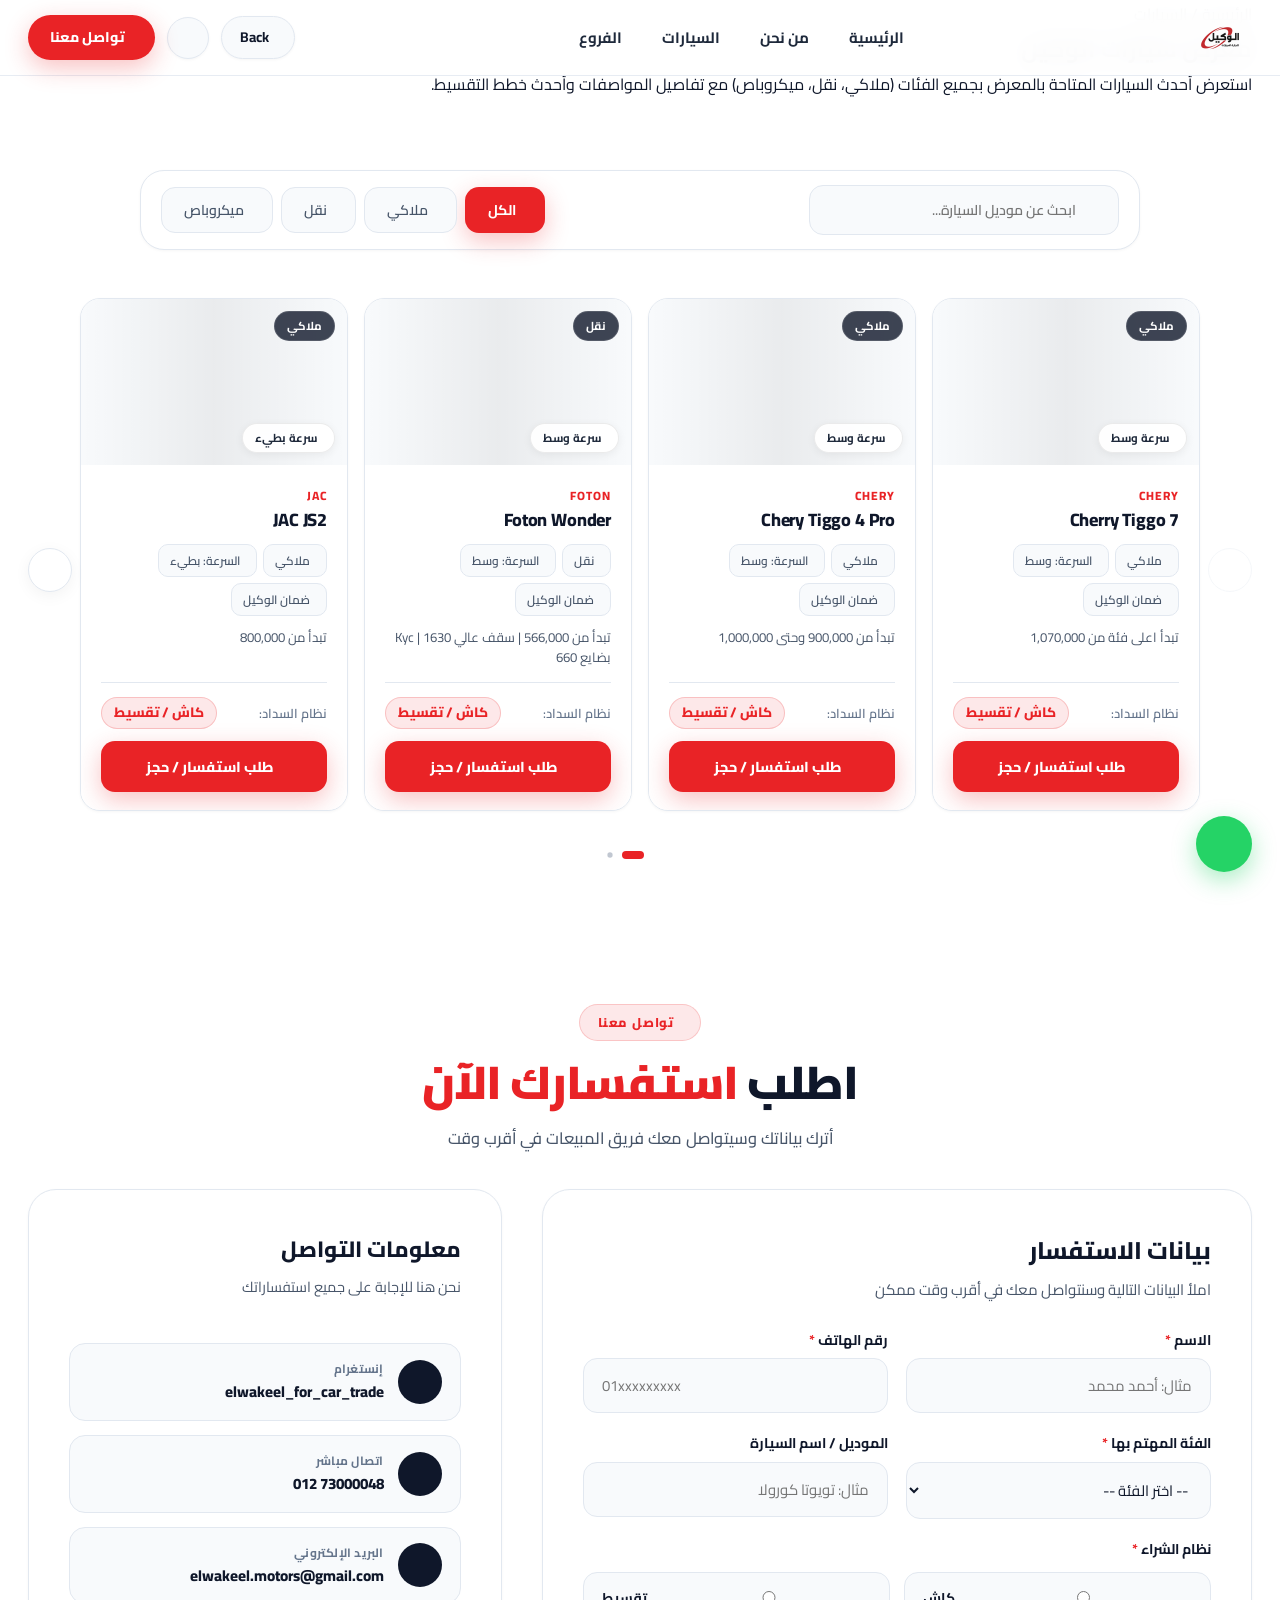
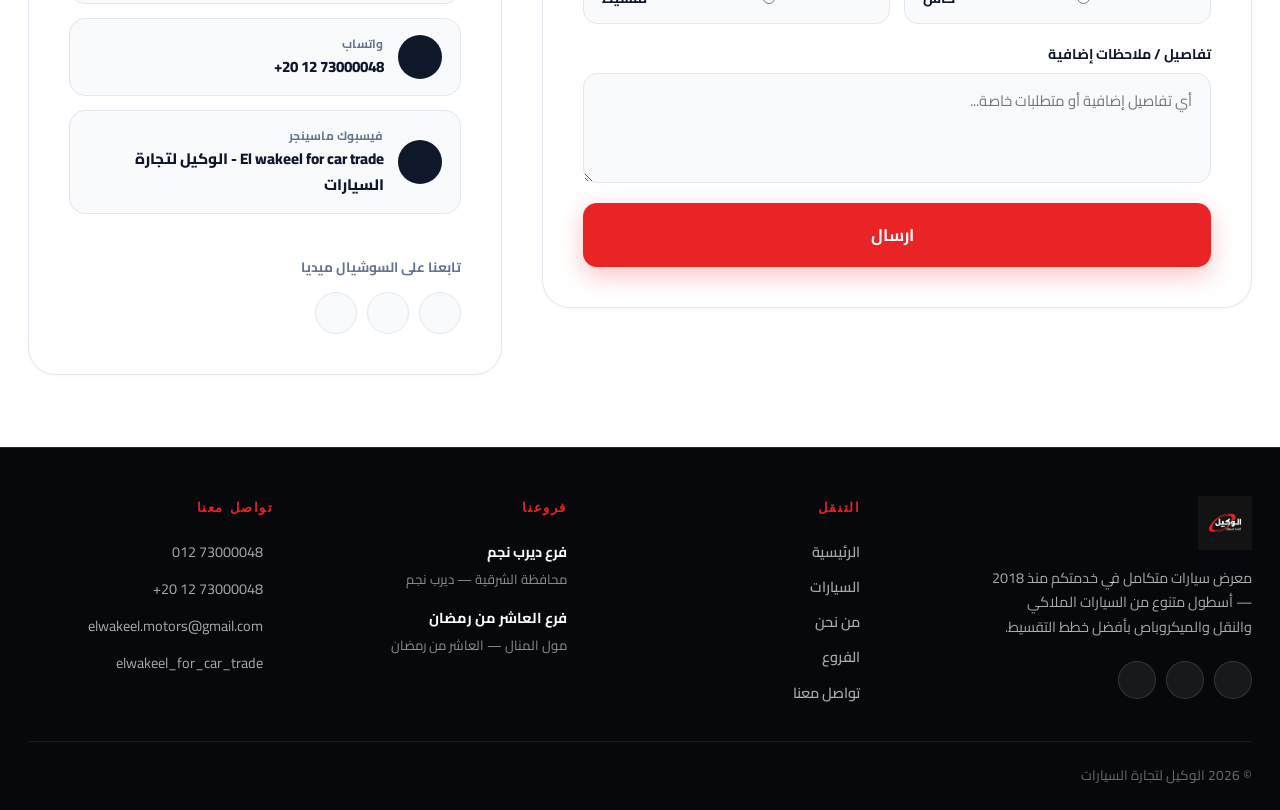
==== cars.html @ f0c4f310 "cars.page" ====
<!DOCTYPE html>
<html lang="ar" dir="rtl">

<head>
  <meta charset="UTF-8" />
  <meta name="viewport" content="width=device-width, initial-scale=1.0" />

  <!-- SEO -->
  <title>معرض السيارات — الوكيل لتجارة السيارات</title>
  <meta name="description"
    content="تصفح جميع السيارات المتاحة في معرض الوكيل لتجارة السيارات — سيارات ملاكي، نقل، وميكروباص بأفضل أنظمة التقسيط والكاش." />
  <meta name="keywords"
    content="معرض سيارات, سيارات للبيع, ملاكي, نقل, ميكروباص, تقسيط سيارات, الوكيل لتجارة السيارات" />
  <meta name="author" content="الوكيل لتجارة السيارات" />

  <!-- Open Graph -->
  <meta property="og:title" content="معرض السيارات — الوكيل لتجارة السيارات" />
  <meta property="og:description" content="تصفح معرض السيارات الكامل واعرف التفاصيل والمواصفات" />
  <meta property="og:image" content="images/Hero-Section.jpg" />
  <meta property="og:type" content="website" />

  <!-- Favicon (logo) -->
  <link rel="icon" href="images/logo/logo.png" type="image/png" sizes="32x32 48x48 96x96 192x192" />
  <link rel="apple-touch-icon" href="images/logo/logo.png" />

  <!-- Google Fonts -->
  <link rel="preconnect" href="https://fonts.googleapis.com" />
  <link rel="preconnect" href="https://fonts.gstatic.com" crossorigin />
  <link
    href="https://fonts.googleapis.com/css2?family=Cairo:wght@300;400;500;600;700;800;900&family=Montserrat:wght@400;500;600;700;800;900&family=IBM+Plex+Sans+Arabic:wght@300;400;500;600;700&display=swap"
    rel="stylesheet" />

  <!-- Icons (Phosphor) -->
  <script src="https://unpkg.com/@phosphor-icons/web@2.1.1/src/index.js"></script>

  <!-- Swiper Slider CSS -->
  <link rel="stylesheet" href="https://cdn.jsdelivr.net/npm/swiper@11/swiper-bundle.min.css" />

  <!-- Tailwind CSS -->
  <script src="https://cdn.tailwindcss.com"></script>

  <!-- Stylesheet -->
  <link rel="stylesheet" href="style.css" />
</head>

<body class="catalog-page">

  <!-- Progress Bar -->
  <div id="progress-bar"></div>

  <!-- ============================
     NAVBAR
     ============================ -->
  <nav id="navbar">
    <div class="container nav-inner">

      <!-- Logo -->
      <a href="index.html" class="nav-logo" aria-label="الوكيل لتجارة السيارات">
        <img src="images/logo/logo-without-background.png" alt="الوكيل لتجارة السيارات" class="logo-light" />
        <img src="images/logo/logo.png" alt="الوكيل لتجارة السيارات" class="logo-dark" />
      </a>

      <!-- Nav Links -->
      <ul class="nav-links" role="navigation" aria-label="القائمة الرئيسية">
        <li><a href="index.html#hero" class="nav-link" id="nav-home-link">الرئيسية</a></li>
        <li><a href="index.html#about" class="nav-link">من نحن</a></li>
        <li><a href="cars.html" class="nav-link active">السيارات</a></li>
        <li><a href="index.html#locations" class="nav-link">الفروع</a></li>
      </ul>

      <!-- Actions -->
      <div class="nav-actions">

        <!-- Back Button to Home Page -->
        <a href="index.html" class="nav-back-btn" aria-label="الرجوع للرئيسية">
          <i class="ph-bold ph-arrow-right"></i>
          <span>Back</span>
        </a>

        <!-- Theme Toggle (Light / Dark) -->
        <button class="theme-toggle-btn" id="theme-toggle-btn" aria-label="تبديل الوضع الليلي / النهاري"
          title="تغيير المظهر">
          <i class="ph-bold ph-moon-stars" id="theme-toggle-icon"></i>
        </button>

        <!-- Get in Touch CTA -->
        <a href="#contact" class="nav-wa btn" id="nav-wa-btn" aria-label="الانتقال لنموذج التواصل">
          <i class="ph-fill ph-phone-call"></i>
          <span class="wa-text">تواصل معنا</span>
        </a>

        <!-- Mobile Hamburger -->
        <button class="hamburger" id="hamburger" aria-label="فتح القائمة" aria-expanded="false">
          <span></span><span></span><span></span>
        </button>
      </div>

    </div>
  </nav>

  <!-- Mobile Menu -->
  <div class="mobile-menu" id="mobile-menu" role="navigation" aria-label="القائمة المتنقلة">
    <a href="index.html#hero" onclick="closeMobile()">الرئيسية</a>
    <a href="index.html#about" onclick="closeMobile()">من نحن</a>
    <a href="cars.html" onclick="closeMobile()">السيارات</a>
    <a href="index.html#locations" onclick="closeMobile()">الفروع</a>
    <a href="#contact" onclick="closeMobile()">تواصل معنا</a>
  </div>

  <!-- ============================
     CATALOG PAGE HERO BANNER
     ============================ -->
  <section class="catalog-hero-banner bg-gradient-to-b from-gray-900 via-gray-900 to-black text-white pt-32 pb-16 relative overflow-hidden">
    <div class="absolute inset-0 bg-red-600/10 pointer-events-none"></div>
    <div class="container relative z-10 text-center">

      <!-- Breadcrumbs -->
      <div class="flex items-center justify-center gap-2 text-sm text-gray-400 mb-4">
        <a href="index.html" class="hover:text-red-500 transition">الرئيسية</a>
        <span>/</span>
        <span class="text-white font-medium">السيارات</span>
      </div>

      <h1 class="text-3xl md:text-5xl font-extrabold mb-4 font-cairo">
        معرض سيارات <span class="text-red-600">الوكيل</span>
      </h1>
      <p class="text-gray-300 max-w-2xl mx-auto text-sm md:text-base leading-relaxed font-cairo">
        استعرض أحدث السيارات المتاحة بالمعرض بجميع الفئات (ملاكي، نقل، ميكروباص) مع تفاصيل المواصفات وأحدث خطط التقسيط.
      </p>

    </div>
  </section>


  <!-- ============================
     CATALOG VEHICLE LISTINGS SECTION
     ============================ -->
  <section id="fleet" class="section-pad py-12" aria-labelledby="fleet-heading">
    <div class="container">

      <!-- Filter Bar (Search Box + Category Tabs) -->
      <div class="fleet-filter-bar animate-on-scroll mb-10">
        <!-- Search Input with inline search icon -->
        <div class="fleet-search-box">
          <i class="ph-bold ph-magnifying-glass search-icon"></i>
          <input type="text" id="fleet-search-input" placeholder="ابحث عن موديل السيارة..."
            oninput="filterFleetCars()" />
        </div>

        <!-- Category Pills -->
        <div class="fleet-tabs" role="tablist" aria-label="فئات السيارات" id="fleet-category-pills">
          <button class="fleet-tab active" id="tab-all" role="tab" aria-selected="true" onclick="switchTab('all')">
            <i class="ph-bold ph-squares-four"></i>
            <span>الكل</span>
          </button>
          <button class="fleet-tab" id="tab-malaki" role="tab" aria-selected="false" aria-controls="panel-malaki"
            onclick="switchTab('malaki')">
            <i class="ph-bold ph-car"></i>
            <span>ملاكي</span>
          </button>
          <button class="fleet-tab" id="tab-naql" role="tab" aria-selected="false" aria-controls="panel-naql"
            onclick="switchTab('naql')">
            <i class="ph-bold ph-truck"></i>
            <span>نقل</span>
          </button>
          <button class="fleet-tab" id="tab-micro" role="tab" aria-selected="false" aria-controls="panel-micro"
            onclick="switchTab('micro')">
            <i class="ph-bold ph-bus"></i>
            <span>ميكروباص</span>
          </button>
        </div>
      </div>

      <!-- Main Vehicle Panels / Grid Display Wrapper -->
      <div class="fleet-slider-container">

        <!-- Panel: الكل -->
        <div id="panel-all" class="car-panel active" role="tabpanel" aria-labelledby="tab-all">
          <div class="fleet-slider-outer">
            <button class="fleet-slider-arrow fleet-prev-btn" aria-label="السابق">
              <i class="ph-bold ph-caret-right"></i>
            </button>

            <div class="swiper fleet-swiper fleet-swiper-all">
              <div class="swiper-wrapper">
                <!-- Dynamically loaded from Cars API -->
              </div>
              <div class="swiper-pagination fleet-swiper-pagination"></div>
            </div>

            <button class="fleet-slider-arrow fleet-next-btn" aria-label="التالي">
              <i class="ph-bold ph-caret-left"></i>
            </button>
          </div>
        </div>

        <!-- Panel: ملاكي -->
        <div id="panel-malaki" class="car-panel" role="tabpanel" aria-labelledby="tab-malaki">
          <div class="fleet-slider-outer">
            <button class="fleet-slider-arrow fleet-prev-btn" aria-label="السابق">
              <i class="ph-bold ph-caret-right"></i>
            </button>

            <div class="swiper fleet-swiper fleet-swiper-malaki">
              <div class="swiper-wrapper">
                <!-- Dynamically loaded from Cars API -->
              </div>
              <div class="swiper-pagination fleet-swiper-pagination"></div>
            </div>

            <button class="fleet-slider-arrow fleet-next-btn" aria-label="التالي">
              <i class="ph-bold ph-caret-left"></i>
            </button>
          </div>
        </div>

        <!-- Panel: نقل -->
        <div id="panel-naql" class="car-panel" role="tabpanel" aria-labelledby="tab-naql">
          <div class="fleet-slider-outer">
            <button class="fleet-slider-arrow fleet-prev-btn" aria-label="السابق">
              <i class="ph-bold ph-caret-right"></i>
            </button>

            <div class="swiper fleet-swiper fleet-swiper-naql">
              <div class="swiper-wrapper">
                <!-- Dynamically loaded from Cars API -->
              </div>
              <div class="swiper-pagination fleet-swiper-pagination"></div>
            </div>

            <button class="fleet-slider-arrow fleet-next-btn" aria-label="التالي">
              <i class="ph-bold ph-caret-left"></i>
            </button>
          </div>
        </div>

        <!-- Panel: ميكروباص -->
        <div id="panel-micro" class="car-panel" role="tabpanel" aria-labelledby="tab-micro">
          <div class="fleet-slider-outer">
            <button class="fleet-slider-arrow fleet-prev-btn" aria-label="السابق">
              <i class="ph-bold ph-caret-right"></i>
            </button>

            <div class="swiper fleet-swiper fleet-swiper-micro">
              <div class="swiper-wrapper">
                <!-- Dynamically loaded from Cars API -->
              </div>
              <div class="swiper-pagination fleet-swiper-pagination"></div>
            </div>

            <button class="fleet-slider-arrow fleet-next-btn" aria-label="التالي">
              <i class="ph-bold ph-caret-left"></i>
            </button>
          </div>
        </div>

      </div>

    </div>
  </section>


  <!-- ============================
     CONTACT / LEAD FORM SECTION
     ============================ -->
  <section id="contact" class="section-pad" aria-labelledby="contact-heading">
    <div class="container">
      <div class="section-header">
        <div class="label">
          <i class="ph-fill ph-phone-call"></i>
          <span>تواصل معنا</span>
        </div>
        <h2 class="section-title" id="contact-heading">
          <span>اطلب</span>
          <span class="highlight"> استفسارك الآن</span>
        </h2>
        <p class="section-subtitle">
          أترك بياناتك وسيتواصل معك فريق المبيعات في أقرب وقت
        </p>
      </div>

      <div class="contact-grid">

        <!-- Lead Form -->
        <div class="lead-form-wrap animate-on-scroll">
          <h3 class="form-title">بيانات الاستفسار</h3>
          <p class="form-subtitle">
            املأ البيانات التالية وسنتواصل معك في أقرب وقت ممكن
          </p>

          <form id="lead-form" novalidate>
            <div class="form-grid">

              <!-- Name -->
              <div class="form-group">
                <label for="f-name">
                  <span>الاسم</span>
                  <span class="req">*</span>
                </label>
                <input type="text" id="f-name" name="name" required placeholder="مثال: أحمد محمد" />
              </div>

              <!-- Phone -->
              <div class="form-group">
                <label for="f-phone">
                  <span>رقم الهاتف</span>
                  <span class="req">*</span>
                </label>
                <input type="tel" id="f-phone" name="phone" required placeholder="01xxxxxxxxx" dir="ltr" />
              </div>

              <!-- Category -->
              <div class="form-group">
                <label for="f-category">
                  <span>الفئة المهتم بها</span>
                  <span class="req">*</span>
                </label>
                <select id="f-category" name="category" required>
                  <option value="">-- اختر الفئة --</option>
                  <option value="ملاكي">سيارة ملاكي</option>
                  <option value="نقل">سيارة نقل</option>
                  <option value="ميكروباص">ميكروباص</option>
                  <option value="غير محدد">لم أحدد بعد</option>
                </select>
              </div>

              <!-- Model -->
              <div class="form-group">
                <label for="f-model">
                  <span>الموديل / اسم السيارة</span>
                </label>
                <input type="text" id="f-model" name="model" placeholder="مثال: تويوتا كورولا" />
              </div>

              <!-- Payment Type (Cash / Installment) -->
              <div class="form-group full">
                <label>
                  <span>نظام الشراء</span>
                  <span class="req">*</span>
                </label>
                <div class="payment-options">
                  <label class="payment-option" id="opt-cash">
                    <input type="radio" name="payment" value="كاش" required />
                    <i class="ph-fill ph-money"></i>
                    <span>كاش</span>
                  </label>
                  <label class="payment-option" id="opt-install">
                    <input type="radio" name="payment" value="تقسيط" />
                    <i class="ph-fill ph-calendar-dots"></i>
                    <span>تقسيط</span>
                  </label>
                </div>
              </div>

              <!-- Details / Notes -->
              <div class="form-group full">
                <label for="f-details">
                  <span>تفاصيل / ملاحظات إضافية</span>
                </label>
                <textarea id="f-details" name="details" placeholder="أي تفاصيل إضافية أو متطلبات خاصة..."></textarea>
              </div>

            </div>

            <!-- Submit -->
            <button type="submit" class="btn btn-primary form-submit" id="form-submit-btn">
              <i class="ph-fill ph-paper-plane-tilt"></i>
              <span>ارسال</span>
            </button>
          </form>

          <!-- Success -->
          <div class="form-success" id="form-success" aria-live="polite">
            <div class="success-icon"><i class="ph-fill ph-check-circle" style="font-size:2.5rem; color:#10b981;"></i>
            </div>
            <h3>تم الإرسال بنجاح!</h3>
            <p>
              سيتواصل معك فريق المبيعات قريباً. شكراً لثقتك في الوكيل!
            </p>
          </div>

        </div>

        <!-- Contact Info -->
        <div class="contact-info-wrap animate-on-scroll">
          <div>
            <h3 class="contact-info-title">معلومات التواصل</h3>
            <p style="color:var(--text-secondary); font-size:0.9rem; margin-bottom:24px;">
              نحن هنا للإجابة على جميع استفساراتك
            </p>
          </div>

          <div class="contact-items">

            <!-- Instagram -->
            <a href="https://instagram.com/elwakeel_for_car_trade" target="_blank" rel="noopener" class="contact-item"
              id="contact-insta">
              <div class="contact-item-icon brand"><i class="ph-fill ph-instagram-logo"></i></div>
              <div class="contact-item-info">
                <div class="label">إنستغرام</div>
                <div class="value" dir="ltr">elwakeel_for_car_trade</div>
              </div>
            </a>

            <!-- Phone -->
            <a href="tel:01273000048" class="contact-item" id="contact-phone1">
              <div class="contact-item-icon brand"><i class="ph-fill ph-phone-call"></i></div>
              <div class="contact-item-info">
                <div class="label">اتصال مباشر</div>
                <div class="value" dir="ltr">012 73000048</div>
              </div>
            </a>

            <!-- Email -->
            <a href="https://mail.google.com/mail/?view=cm&fs=1&to=elwakeel.motors@gmail.com" target="_blank"
              rel="noopener" class="contact-item" id="contact-email" title="أرسل بريد إلكتروني">
              <div class="contact-item-icon brand"><i class="ph-fill ph-envelope-simple"></i></div>
              <div class="contact-item-info">
                <div class="label">البريد الإلكتروني</div>
                <div class="value" dir="ltr">elwakeel.motors@gmail.com</div>
              </div>
            </a>

            <!-- WhatsApp -->
            <a href="https://wa.me/201273000048" target="_blank" rel="noopener" class="contact-item" id="contact-wa">
              <div class="contact-item-icon brand"><i class="ph-fill ph-whatsapp-logo"></i></div>
              <div class="contact-item-info">
                <div class="label">واتساب</div>
                <div class="value" dir="ltr">+20 12 73000048</div>
              </div>
            </a>

            <!-- Messenger -->
            <a href="https://m.me/ElwakeelForCarTrade" target="_blank" rel="noopener" class="contact-item"
              id="contact-messenger">
              <div class="contact-item-icon brand"><i class="ph-fill ph-messenger-logo"></i></div>
              <div class="contact-item-info">
                <div class="label">فيسبوك ماسينجر</div>
                <div class="value">El wakeel for car trade - الوكيل لتجارة السيارات</div>
              </div>
            </a>

          </div>

          <!-- Social Quick Links -->
          <div style="margin-top:20px;">
            <p class="social-links-title" style="font-size:0.85rem; font-weight:700; color:var(--text-muted);">
              تابعنا على السوشيال ميديا
            </p>
            <div class="social-links">
              <a href="https://www.instagram.com/elwakeel_for_car_trade" target="_blank" rel="noopener"
                class="social-link" aria-label="Instagram">
                <i class="ph-fill ph-instagram-logo"></i>
              </a>
              <a href="https://m.me/ElwakeelForCarTrade" target="_blank" rel="noopener" class="social-link"
                aria-label="Messenger">
                <i class="ph-fill ph-messenger-logo"></i>
              </a>
              <a href="https://wa.me/201273000048" target="_blank" rel="noopener" class="social-link"
                aria-label="WhatsApp">
                <i class="ph-fill ph-whatsapp-logo"></i>
              </a>
            </div>
          </div>

        </div>
      </div>
    </div>
  </section>

  <!-- ============================
     FOOTER
     ============================ -->
  <footer role="contentinfo">
    <div class="container">

      <!-- Multi-Column Footer Grid -->
      <div class="footer-grid">

        <!-- Brand Column -->
        <div class="footer-brand">
          <div class="footer-logo-wrap">
            <a href="index.html#hero" aria-label="الوكيل لتجارة السيارات">
              <img src="images/logo/logo.png" alt="الوكيل لتجارة السيارات" />
            </a>
          </div>
          <p class="footer-tagline">
            معرض سيارات متكامل في خدمتكم منذ 2018 — أسطول متنوع من السيارات الملاكي والنقل والميكروباص بأفضل خطط
            التقسيط.
          </p>
          <div class="footer-social">
            <a href="https://www.instagram.com/elwakeel_for_car_trade" target="_blank" rel="noopener"
              class="footer-social-link" aria-label="Instagram">
              <i class="ph-fill ph-instagram-logo"></i>
            </a>
            <a href="https://m.me/ElwakeelForCarTrade" target="_blank" rel="noopener" class="footer-social-link"
              aria-label="Messenger">
              <i class="ph-fill ph-messenger-logo"></i>
            </a>
            <a href="https://wa.me/201273000048" target="_blank" rel="noopener" class="footer-social-link"
              aria-label="WhatsApp">
              <i class="ph-fill ph-whatsapp-logo"></i>
            </a>
          </div>
        </div>

        <!-- Navigation Column -->
        <div class="footer-col">
          <div class="footer-col-title">التنقل</div>
          <div class="footer-col-links">
            <a href="index.html#hero">الرئيسية</a>
            <a href="cars.html">السيارات</a>
            <a href="index.html#about">من نحن</a>
            <a href="index.html#locations">الفروع</a>
            <a href="#contact">تواصل معنا</a>
          </div>
        </div>

        <!-- Branches Column -->
        <div class="footer-col">
          <div class="footer-col-title">فروعنا</div>
          <div class="footer-branch-item">
            <strong>فرع ديرب نجم</strong>
            <span>محافظة الشرقية — ديرب نجم</span>
          </div>
          <div class="footer-branch-item">
            <strong>فرع العاشر من رمضان</strong>
            <span>مول المنال — العاشر من رمضان</span>
          </div>
        </div>

        <!-- Contact Column -->
        <div class="footer-col">
          <div class="footer-col-title">تواصل معنا</div>
          <a href="tel:01273000048" class="footer-contact-item">
            <i class="ph-fill ph-phone-call"></i>
            <span dir="ltr">012 73000048</span>
          </a>
          <a href="https://wa.me/201273000048" target="_blank" rel="noopener" class="footer-contact-item">
            <i class="ph-fill ph-whatsapp-logo"></i>
            <span dir="ltr">+20 12 73000048</span>
          </a>
          <a href="https://mail.google.com/mail/?view=cm&fs=1&to=elwakeel.motors@gmail.com" target="_blank"
            rel="noopener" class="footer-contact-item">
            <i class="ph-fill ph-envelope-simple"></i>
            <span>elwakeel.motors@gmail.com</span>
          </a>
          <a href="https://instagram.com/elwakeel_for_car_trade" target="_blank" rel="noopener"
            class="footer-contact-item">
            <i class="ph-fill ph-instagram-logo"></i>
            <span>elwakeel_for_car_trade</span>
          </a>
        </div>

      </div>

      <!-- Footer Bottom -->
      <div class="footer-bottom">
        <p class="footer-copy">
          &copy; <span id="year"></span>
          الوكيل لتجارة السيارات
        </p>
      </div>

    </div>
  </footer>

  <!-- Floating WhatsApp Button -->
  <a href="https://wa.me/201273000048" target="_blank" rel="noopener" class="wa-float" id="wa-float-btn"
    aria-label="تواصل عبر واتساب">
    <i class="ph-fill ph-whatsapp-logo"></i>
  </a>

  <!-- ============================
     CAR MODAL
     ============================ -->
  <div id="car-modal" class="car-modal" aria-hidden="true" role="dialog" aria-labelledby="car-modal-title">
    <div class="car-modal-overlay" data-close-modal></div>
    <div class="car-modal-content">
      <button class="car-modal-close" data-close-modal aria-label="إغلاق">&times;</button>
      <div class="car-modal-body">
        <div class="car-modal-gallery">
          <img id="car-modal-main-image" src="" alt="Car Image" />
          <button id="car-modal-prev" class="car-modal-nav prev" aria-label="الصورة السابقة">&lt;</button>
          <button id="car-modal-next" class="car-modal-nav next" aria-label="الصورة التالية">&gt;</button>
          <div id="car-modal-thumbs" class="car-modal-thumbs"></div>
        </div>
        <div class="car-modal-details">
          <div class="car-modal-header">
            <span id="car-modal-brand" class="brand-badge"></span>
            <h3 id="car-modal-title"></h3>
          </div>
          <div id="car-modal-pills" class="car-modal-pills"></div>
          <p id="car-modal-description"></p>
          <div id="car-modal-specs" class="car-modal-specs"></div>
          <button id="car-modal-whatsapp" class="btn btn-whatsapp" style="margin-top:auto;">
            <i class="ph-fill ph-whatsapp-logo"></i>
            <span>استفسر الآن عبر واتساب</span>
          </button>
        </div>
      </div>
    </div>
  </div>

  <!-- Swiper Slider JS -->
  <script src="https://cdn.jsdelivr.net/npm/swiper@11/swiper-bundle.min.js"></script>

  <!-- Script -->
  <script src="script.js"></script>
</body>

</html>
---- style.css ----
/* ====================================================
   الوكيل لتجارة السيارات — Premium Automotive Website
   Light (Primary/Default) & Dark Mode Dual System
   DriveNest Inspired Aesthetic Redesign
   ==================================================== */

@import url('https://fonts.googleapis.com/css2?family=Cairo:wght@300;400;500;600;700;800;900&family=Montserrat:wght@400;500;600;700;800;900&display=swap');

/* ============================
   DESIGN TOKENS — LIGHT MODE (DEFAULT)
   ============================ */
:root {
  /* Brand Colors */
  --primary:       #e92326;
  --primary-dark:  #c81e21;
  --primary-light: #ff4d50;
  --primary-glow:  rgba(233, 35, 38, 0.10);
  --primary-glow2: rgba(233, 35, 38, 0.20);

  /* Neutrals — Light Mode Palette (DriveNest Inspired) */
  --black:         #06080c;
  --dark:          #0f172a;
  --dark-mid:      #1e293b;
  --gray-800:      #1e293b;
  --gray-600:      #475569;
  --gray-400:      #94a3b8;
  --gray-200:      #e2e8f0;
  --gray-100:      #f1f5f9;
  --gray-50:       #f8fafc;
  --white:         #ffffff;

  /* Semantic Theme Variables — Light Mode (Default) */
  --bg-main:          #ffffff;
  --bg-card:          #ffffff;
  --bg-alt:           #f4f6f9;
  --bg-surface:       #f8fafc;
  --text-primary:     #0f172a;
  --text-secondary:   #475569;
  --text-muted:       #64748b;
  --border:           #e2e8f0;
  --border-strong:    #cbd5e1;

  /* Navbar Specifics */
  --nav-bg:           rgba(255, 255, 255, 0.94);
  --nav-border:       rgba(226, 232, 240, 0.8);
  --nav-text:         #1e293b;
  --mobile-menu-bg:   #ffffff;

  /* Shadows for Light Mode */
  --shadow-xs:      0 1px 3px rgba(0,0,0,0.04);
  --shadow-sm:      0 4px 16px rgba(0,0,0,0.05);
  --shadow-md:      0 12px 30px rgba(0,0,0,0.08);
  --shadow-lg:      0 24px 48px rgba(0,0,0,0.12);
  --shadow-red:     0 8px 24px rgba(233,35,38,0.28);
  --shadow-red-lg:  0 16px 40px rgba(233,35,38,0.38);

  /* Radii */
  --r-sm:   8px;
  --r-md:   14px;
  --r-lg:   20px;
  --r-xl:   28px;
  --r-2xl:  36px;
  --r-pill: 9999px;

  /* Transitions */
  --ease:      cubic-bezier(0.16, 1, 0.3, 1);
  --tx:        all 0.28s var(--ease);
  --tx-slow:   all 0.55s var(--ease);

  /* Typography */
  --font-ar:   'Cairo', sans-serif;
  --font-lat:  'Montserrat', sans-serif;

  /* Layout */
  --navbar-h:    76px;
  --section-pad: 72px;
  --container:   1320px;
}

/* ============================
   DARK MODE OVERRIDES (body.dark-mode)
   ============================ */
body.dark-mode {
  --gray-800:      #cbd5e1;
  --gray-600:      #94a3b8;
  --gray-400:      #64748b;
  --gray-200:      #1e293b;
  --gray-100:      #161c28;
  --gray-50:       #0b0e14;

  /* Semantic Theme Variables — Dark Mode */
  --bg-main:          #0b0e14;
  --bg-card:          #161c28;
  --bg-alt:           #0d1117;
  --bg-surface:       #0f172a;
  --text-primary:     #f8fafc;
  --text-secondary:   #cbd5e1;
  --text-muted:       #94a3b8;
  --border:           #232d3f;
  --border-strong:    #334155;

  /* Navbar Specifics */
  --nav-bg:           rgba(11, 14, 20, 0.94);
  --nav-border:       rgba(255, 255, 255, 0.08);
  --nav-text:         #e2e8f0;
  --mobile-menu-bg:   #131924;

  /* Shadows for Dark Mode */
  --shadow-xs:      0 1px 4px rgba(0,0,0,0.3);
  --shadow-sm:      0 4px 14px rgba(0,0,0,0.35);
  --shadow-md:      0 12px 32px rgba(0,0,0,0.45);
  --shadow-lg:      0 24px 56px rgba(0,0,0,0.58);
}

/* ============================
   RESET & BASE
   ============================ */
*, *::before, *::after {
  margin: 0;
  padding: 0;
  box-sizing: border-box;
}

html {
  scroll-behavior: smooth;
  font-size: 16px;
  scroll-padding-top: var(--navbar-h);
  background: var(--bg-main);
  color: var(--text-primary);
  transition: background-color 0.3s var(--ease), color 0.3s var(--ease);
}

body {
  background: var(--bg-main);
  color: var(--text-primary);
  font-family: var(--font-ar);
  direction: rtl;
  line-height: 1.75;
  overflow-x: hidden;
  -webkit-font-smoothing: antialiased;
  transition: background-color 0.3s var(--ease), color 0.3s var(--ease);
}


a { text-decoration: none; color: inherit; transition: var(--tx); }
ul { list-style: none; }
img { max-width: 100%; display: block; }
button { cursor: pointer; border: none; background: none; font-family: inherit; }

/* ============================
   SCROLLBAR
   ============================ */
::-webkit-scrollbar { width: 6px; }
::-webkit-scrollbar-track { background: var(--bg-surface); }
::-webkit-scrollbar-thumb { background: var(--primary); border-radius: 3px; }

/* ============================
   PROGRESS BAR
   ============================ */
#progress-bar {
  position: fixed;
  top: 0; right: 0; left: 0;
  height: 3px;
  background: var(--primary);
  z-index: 1200;
  width: 0%;
  transition: width 0.08s ease-out;
  transform-origin: right;
}

/* ============================
   CONTAINER & LAYOUT
   ============================ */
.container {
  max-width: var(--container);
  margin: 0 auto;
  padding: 0 28px;
}

.section-pad {
  padding: var(--section-pad) 0;
}

/* ============================
   TYPOGRAPHY UTILITIES
   ============================ */
.section-eyebrow {
  display: inline-flex;
  align-items: center;
  gap: 8px;
  font-family: var(--font-lat);
  font-size: 0.75rem;
  font-weight: 800;
  letter-spacing: 0.18em;
  text-transform: uppercase;
  color: var(--primary);
  margin-bottom: 14px;
}

.section-eyebrow::before {
  content: '';
  display: block;
  width: 28px;
  height: 2px;
  background: var(--primary);
  border-radius: 2px;
}

.section-title {
  font-size: clamp(2rem, 3.6vw, 2.9rem);
  font-weight: 900;
  line-height: 1.2;
  color: var(--text-primary);
  margin-bottom: 14px;
  letter-spacing: -0.02em;
}

.section-title .highlight {
  color: var(--primary);
}

.section-subtitle {
  color: var(--text-secondary);
  font-size: 1.02rem;
  font-weight: 500;
  max-width: 620px;
  line-height: 1.75;
  margin-bottom: 28px;
}

.section-header {
  text-align: center;
  margin-bottom: 36px;
}

.section-header .section-subtitle {
  margin-inline: auto;
}

/* Legacy label class */
.section-header .label,
.about-content .label,
.label {
  display: inline-flex;
  align-items: center;
  gap: 8px;
  background: var(--primary-glow);
  border: 1px solid rgba(233,35,38,0.18);
  color: var(--primary);
  padding: 6px 18px;
  border-radius: var(--r-pill);
  font-size: 0.8rem;
  font-weight: 800;
  letter-spacing: 0.06em;
  margin-bottom: 14px;
  text-transform: uppercase;
}

/* ============================
   BUTTONS
   ============================ */
.btn {
  display: inline-flex;
  align-items: center;
  justify-content: center;
  gap: 9px;
  padding: 13px 28px;
  border-radius: var(--r-pill);
  font-size: 0.93rem;
  font-weight: 700;
  font-family: inherit;
  transition: var(--tx);
  cursor: pointer;
  border: none;
  white-space: nowrap;
}

.btn-primary {
  background: var(--primary);
  color: #ffffff;
  box-shadow: var(--shadow-red);
}
.btn-primary:hover {
  background: var(--primary-dark);
  transform: translateY(-2px);
  box-shadow: var(--shadow-red-lg);
}

.btn-secondary {
  background: var(--bg-card);
  color: var(--text-primary);
  border: 1.5px solid var(--border-strong);
  box-shadow: var(--shadow-sm);
}
.btn-secondary:hover {
  border-color: var(--primary);
  color: var(--primary);
  transform: translateY(-2px);
  box-shadow: var(--shadow-md);
}

.btn-dark {
  background: var(--dark);
  color: #ffffff;
  box-shadow: var(--shadow-md);
}
.btn-dark:hover {
  background: var(--black);
  transform: translateY(-2px);
}

.btn-whatsapp {
  background: #25D366;
  color: #ffffff;
  box-shadow: 0 8px 20px rgba(37,211,102,0.28);
}
.btn-whatsapp:hover {
  background: #1da851;
  transform: translateY(-2px);
  box-shadow: 0 12px 28px rgba(37,211,102,0.36);
}

/* ============================
   ANIMATIONS
   ============================ */
@keyframes fadeInUp {
  from { opacity: 0; transform: translateY(28px); }
  to   { opacity: 1; transform: translateY(0); }
}

@keyframes fadeInRight {
  from { opacity: 0; transform: translateX(-24px); }
  to   { opacity: 1; transform: translateX(0); }
}

@keyframes heroSlideIn {
  from { opacity: 0; transform: translateY(20px); }
  to   { opacity: 1; transform: translateY(0); }
}

@keyframes pulseDot {
  0%, 100% { box-shadow: 0 0 0 0 rgba(233,35,38,0.4); }
  50%       { box-shadow: 0 0 0 7px rgba(233,35,38,0); }
}

@keyframes slideUp {
  from { transform: translateY(30px); opacity: 0; }
  to   { transform: translateY(0); opacity: 1; }
}

.animate-on-scroll {
  opacity: 0;
  transform: translateY(28px);
  transition: opacity 0.65s var(--ease), transform 0.65s var(--ease);
}

.animate-on-scroll.visible {
  opacity: 1;
  transform: translateY(0);
}

/* Stagger delays */
.animate-on-scroll:nth-child(2) { transition-delay: 0.08s; }
.animate-on-scroll:nth-child(3) { transition-delay: 0.16s; }
.animate-on-scroll:nth-child(4) { transition-delay: 0.24s; }

/* ============================
   NAVBAR
   ============================ */
#navbar {
  position: fixed;
  top: 0;
  inset-inline: 0;
  z-index: 1000;
  height: var(--navbar-h);
  display: flex;
  align-items: center;
  background: var(--nav-bg);
  backdrop-filter: blur(16px);
  -webkit-backdrop-filter: blur(16px);
  border-bottom: 1px solid var(--nav-border);
  transition: var(--tx);
}

#navbar.scrolled {
  background: var(--nav-bg);
  border-bottom-color: rgba(233, 35, 38, 0.25);
  box-shadow: var(--shadow-sm);
}

.nav-inner {
  display: flex;
  align-items: center;
  justify-content: space-between;
  width: 100%;
  gap: 24px;
}

/* Logo */
.nav-logo img {
  height: 64px;
  width: auto;
  object-fit: contain;
  transition: var(--tx);
}
.nav-logo .logo-dark {
  display: none !important;
}
.nav-logo .logo-light {
  display: block !important;
}
body.dark-mode .nav-logo .logo-light {
  display: none !important;
}
body.dark-mode .nav-logo .logo-dark {
  display: block !important;
}
.nav-logo:hover img { transform: scale(1.03); }

/* Nav Links */
.nav-links {
  display: flex;
  align-items: center;
  gap: 4px;
  margin: 0 auto;
}

.nav-links a {
  position: relative;
  padding: 8px 18px;
  font-size: 0.94rem;
  font-weight: 700;
  color: var(--nav-text);
  border-radius: var(--r-pill);
  transition: var(--tx);
}

.nav-links a::after {
  content: '';
  position: absolute;
  bottom: 4px;
  right: 50%;
  left: 50%;
  height: 2.5px;
  background: var(--primary);
  border-radius: 2px;
  transition: var(--tx);
}

.nav-links a:hover {
  color: var(--primary);
  background: var(--primary-glow);
}

.nav-links a.active {
  color: var(--primary);
  background: var(--primary-glow);
}

.nav-links a.active::after,
.nav-links a:hover::after {
  right: 14px;
  left: 14px;
}

/* Nav Actions */
.nav-actions {
  display: flex;
  align-items: center;
  gap: 12px;
}

/* Theme Toggle Button (Light / Dark) */
.theme-toggle-btn {
  width: 42px;
  height: 42px;
  border-radius: 50%;
  background: var(--bg-surface);
  border: 1.5px solid var(--border);
  color: var(--text-primary);
  display: flex;
  align-items: center;
  justify-content: center;
  font-size: 1.25rem;
  cursor: pointer;
  transition: var(--tx);
  box-shadow: var(--shadow-xs);
}

.theme-toggle-btn:hover {
  background: var(--primary-glow);
  color: var(--primary);
  border-color: var(--primary);
  transform: scale(1.06);
}

/* WhatsApp CTA in nav */
.nav-wa {
  display: inline-flex;
  align-items: center;
  gap: 8px;
  padding: 10px 22px;
  font-size: 0.88rem;
  font-weight: 800;
  border-radius: var(--r-pill);
  background: var(--primary);
  color: #ffffff;
  box-shadow: var(--shadow-red);
  transition: var(--tx);
}
.nav-wa:hover {
  background: var(--primary-dark);
  transform: translateY(-1px);
  box-shadow: var(--shadow-red-lg);
}

/* Back Button in navbar */
.nav-back-btn {
  display: inline-flex;
  align-items: center;
  gap: 7px;
  padding: 8px 18px;
  font-size: 0.88rem;
  font-weight: 700;
  border-radius: var(--r-pill);
  background: var(--bg-surface);
  color: var(--text-primary);
  border: 1.5px solid var(--border);
  transition: var(--tx);
  box-shadow: var(--shadow-xs);
  text-decoration: none;
}
.nav-back-btn:hover {
  background: var(--primary-glow);
  color: var(--primary);
  border-color: var(--primary);
  transform: translateY(-1px);
}

/* Hamburger */
.hamburger {
  display: none;
  flex-direction: column;
  gap: 5px;
  padding: 8px;
  cursor: pointer;
}
.hamburger span {
  width: 23px;
  height: 2px;
  background: var(--text-primary);
  border-radius: 2px;
  transition: var(--tx);
  display: block;
}
.hamburger.open span:nth-child(1) { transform: translateY(7px) rotate(45deg); }
.hamburger.open span:nth-child(2) { opacity: 0; transform: scaleX(0); }
.hamburger.open span:nth-child(3) { transform: translateY(-7px) rotate(-45deg); }

/* Mobile Menu */
.mobile-menu {
  position: fixed;
  top: var(--navbar-h);
  inset-inline: 0;
  background: var(--mobile-menu-bg);
  padding: 20px 28px 28px;
  display: flex;
  flex-direction: column;
  gap: 6px;
  border-bottom: 1px solid var(--border);
  box-shadow: var(--shadow-lg);
  transform: translateY(-105%);
  opacity: 0;
  pointer-events: none;
  transition: transform 0.32s var(--ease), opacity 0.32s var(--ease);
  z-index: 999;
}

.mobile-menu.open {
  transform: translateY(0);
  opacity: 1;
  pointer-events: all;
}

.mobile-menu a {
  padding: 12px 16px;
  font-size: 1.05rem;
  font-weight: 700;
  color: var(--text-primary);
  border-radius: var(--r-md);
  border-right: 3px solid transparent;
  transition: var(--tx);
}

.mobile-menu a:hover {
  background: var(--primary-glow);
  color: var(--primary);
  border-right-color: var(--primary);
}

/* ============================
   HERO SECTION — FULL NATURAL BACKGROUND
   ============================ */
#hero {
  position: relative;
  min-height: max(480px, calc(72vh - var(--navbar-h)));
  display: flex;
  align-items: center;
  padding-top: calc(var(--navbar-h) + 20px);
  padding-bottom: 40px;
  overflow: hidden;
  background: #0b0c10 url('images/Hero-background.jpeg') center center / 100% 100% no-repeat;
}

.hero-container-inner {
  position: relative;
  z-index: 3;
  width: 100%;
  display: flex;
  justify-content: flex-end;
  align-items: center;
}

.hero-simple-content {
  text-align: right;
  color: #ffffff;
  padding: 4px 0;
  max-width: 480px;
  width: 100%;
  margin-right: auto;
  margin-left: 0;
  transform: translateX(-120px);
  display: flex;
  flex-direction: column;
  align-items: flex-start;
  animation: heroSlideIn 0.75s var(--ease) both;
}

.hero-badge-tag {
  display: inline-flex;
  align-items: center;
  justify-content: flex-start;
  gap: 9px;
  background: rgba(10, 12, 18, 0.65);
  border: 1.5px solid rgba(255, 255, 255, 0.3);
  color: #ffffff;
  padding: 6px 18px;
  border-radius: var(--r-pill);
  font-size: 0.78rem;
  font-weight: 800;
  letter-spacing: 0.12em;
  margin-bottom: 16px;
  font-family: var(--font-lat);
  text-transform: uppercase;
  backdrop-filter: blur(12px);
  box-shadow: 0 4px 16px rgba(0, 0, 0, 0.3);
}

.hero-badge-tag .dot {
  width: 8px;
  height: 8px;
  border-radius: 50%;
  background: var(--primary);
  flex-shrink: 0;
  animation: pulseDot 2s infinite;
}

.hero-main-title {
  font-size: clamp(2.3rem, 4.2vw, 3.8rem);
  font-weight: 900;
  line-height: 1.15;
  letter-spacing: -0.03em;
  margin-bottom: 16px;
  color: #ffffff;
  text-shadow: 0 2px 10px rgba(0, 0, 0, 0.85), 0 4px 25px rgba(0, 0, 0, 0.65);
}

.hero-main-title span { display: block; }

.hero-main-title span.red-text {
  color: var(--primary);
  font-weight: 900;
}

.hero-subtitle-text {
  color: #ffffff;
  font-size: clamp(0.92rem, 1.1vw, 1.02rem);
  font-weight: 600;
  max-width: 540px;
  line-height: 1.75;
  margin-bottom: 24px;
  text-shadow: 0 2px 8px rgba(0, 0, 0, 0.85);
}

.hero-actions {
  display: flex;
  align-items: center;
  justify-content: flex-start;
  gap: 12px;
  margin-bottom: 24px;
  flex-wrap: wrap;
}

.hero-actions .btn {
  padding: 12px 28px;
  font-size: 0.92rem;
  font-weight: 800;
  border-radius: var(--r-pill);
}

.hero-actions .btn-primary {
  background: var(--primary);
  color: #ffffff;
  box-shadow: var(--shadow-red);
}
.hero-actions .btn-primary:hover {
  background: var(--primary-dark);
  transform: translateY(-2px);
  box-shadow: var(--shadow-red-lg);
}

.hero-actions .btn-secondary {
  background: rgba(10, 12, 18, 0.60);
  color: #ffffff;
  border: 1.5px solid rgba(255, 255, 255, 0.35);
  backdrop-filter: blur(12px);
  box-shadow: 0 4px 16px rgba(0, 0, 0, 0.25);
}
.hero-actions .btn-secondary:hover {
  background: rgba(10, 12, 18, 0.80);
  border-color: rgba(255, 255, 255, 0.6);
  transform: translateY(-2px);
}

.hero-simple-chips {
  display: inline-flex;
  align-items: center;
  justify-content: flex-start;
  gap: 8px;
  background: rgba(10, 12, 18, 0.65);
  border: 1px solid rgba(255, 255, 255, 0.25);
  padding: 8px 18px;
  border-radius: var(--r-pill);
  font-size: 0.81rem;
  color: rgba(255, 255, 255, 0.95);
  flex-wrap: wrap;
  backdrop-filter: blur(12px);
  box-shadow: 0 4px 16px rgba(0, 0, 0, 0.3);
}

.hero-simple-chips .chip {
  display: inline-flex;
  align-items: center;
  gap: 5px;
  font-weight: 700;
  color: rgba(255, 255, 255, 0.9);
  transition: var(--tx);
}

.hero-simple-chips .chip:hover { color: #ffffff; }

.hero-simple-chips .chip-phone {
  font-weight: 800;
  color: #ffffff;
}

.hero-simple-chips .chip-sep {
  color: var(--primary);
  font-weight: 900;
  opacity: 0.85;
}

/* ============================
   BRANDS SECTION
   ============================ */
.poster-brands-section {
  padding: 32px 0 36px;
  background: var(--bg-alt);
  border-top: 1px solid var(--border);
  border-bottom: 1px solid var(--border);
}

.brands-section-header {
  text-align: center;
  margin-bottom: 22px;
}

.brands-section-header .section-eyebrow {
  justify-content: center;
}
.brands-section-header .section-eyebrow::before { display: none; }
.brands-section-header .section-eyebrow::after {
  content: '';
  display: block;
  width: 28px;
  height: 2px;
  background: var(--primary);
  border-radius: 2px;
}

.brands-section-title {
  font-size: clamp(1.5rem, 2.5vw, 2rem);
  font-weight: 900;
  color: var(--text-primary);
  letter-spacing: -0.02em;
}

.brands-grid {
  display: flex;
  align-items: center;
  justify-content: center;
  flex-wrap: wrap;
  gap: 14px;
}

.brand-box {
  background: var(--bg-card);
  border: 1px solid var(--border);
  border-radius: var(--r-md);
  padding: 12px 26px;
  display: flex;
  align-items: center;
  justify-content: center;
  transition: var(--tx);
  box-shadow: var(--shadow-xs);
  min-width: 124px;
  height: 70px;
  cursor: default;
  position: relative;
  overflow: hidden;
}

.brand-box::after {
  content: '';
  position: absolute;
  bottom: 0;
  right: 0;
  left: 0;
  height: 3px;
  background: var(--primary);
  transform: scaleX(0);
  transition: transform 0.25s var(--ease);
  border-radius: 0 0 2px 2px;
}

.brand-box:hover {
  border-color: rgba(233,35,38,0.4);
  box-shadow: var(--shadow-sm);
  transform: translateY(-3px);
}

.brand-box:hover::after {
  transform: scaleX(1);
}

.brand-logo-img {
  max-height: 44px;
  max-width: 105px;
  width: auto;
  height: auto;
  object-fit: contain;
  transition: var(--tx);
}

.brand-box .logo-dark {
  display: none !important;
}

.brand-box .logo-light {
  display: block !important;
}

body.dark-mode .brand-box .logo-light {
  display: none !important;
}

body.dark-mode .brand-box .logo-dark {
  display: block !important;
}

body.dark-mode .brand-box[title="MG"] .logo-dark,
body.dark-mode .brand-box[title="NISSAN"] .logo-dark {
  transform: scale(1.32);
}

.brand-name-text {
  font-size: 1.05rem;
  font-weight: 900;
  font-family: var(--font-lat);
  letter-spacing: 0.12em;
  color: var(--text-primary);
  text-transform: uppercase;
}

/* ============================
   WHY CHOOSE US (Features Section)
   ============================ */
.poster-features-section {
  padding: var(--section-pad) 0;
  background: var(--bg-main);
  position: relative;
}

.features-section-header {
  text-align: center;
  margin-bottom: 24px;
}

.features-section-header .section-eyebrow {
  justify-content: center;
}
.features-section-header .section-eyebrow::before { display: none; }
.features-section-header .section-eyebrow::after {
  content: '';
  display: block;
  width: 28px;
  height: 2px;
  background: var(--primary);
  border-radius: 2px;
}

.poster-features-grid {
  display: grid;
  grid-template-columns: repeat(4, 1fr);
  gap: 24px;
}

.poster-feature-card {
  background: var(--bg-card);
  border: 1px solid var(--border);
  border-radius: 24px;
  padding: 36px 24px 32px;
  text-align: center;
  transition: var(--tx);
  display: flex;
  flex-direction: column;
  align-items: center;
  min-height: 240px;
  position: relative;
  overflow: hidden;
  box-shadow: var(--shadow-xs);
}

.poster-feature-card::before {
  content: '';
  position: absolute;
  top: 0; right: 0; left: 0;
  height: 3px;
  background: var(--primary);
  transform: scaleX(0);
  transition: transform 0.3s var(--ease);
  transform-origin: right;
}

.poster-feature-card:hover {
  transform: translateY(-6px);
  border-color: rgba(233,35,38,0.35);
  box-shadow: var(--shadow-md);
}

.poster-feature-card:hover::before {
  transform: scaleX(1);
}

.poster-feature-icon {
  width: 62px;
  height: 62px;
  border-radius: 50%;
  background: var(--primary-glow);
  border: 2px solid rgba(233,35,38,0.25);
  color: var(--primary);
  display: flex;
  align-items: center;
  justify-content: center;
  font-size: 1.6rem;
  margin-bottom: 20px;
  transition: var(--tx);
}

.poster-feature-card:hover .poster-feature-icon {
  background: var(--primary);
  color: #ffffff;
  border-color: var(--primary);
  transform: scale(1.08);
}

.poster-feature-title {
  font-size: 1.08rem;
  font-weight: 800;
  color: var(--text-primary);
  margin-bottom: 10px;
  line-height: 1.45;
}

.poster-feature-desc {
  font-size: 0.88rem;
  color: var(--text-secondary);
  line-height: 1.7;
}

/* ============================
   ABOUT SECTION
   ============================ */
#about {
  background: var(--bg-alt);
  padding: var(--section-pad) 0;
}

.about-grid {
  display: grid;
  grid-template-columns: 1fr 1.05fr;
  gap: 64px;
  align-items: center;
}

/* Image side */
.about-image-wrap {
  position: relative;
  border-radius: 28px;
  overflow: hidden;
  box-shadow: var(--shadow-lg);
  border: 1px solid var(--border);
}

.about-image-wrap::before {
  content: '';
  position: absolute;
  bottom: -16px;
  left: -16px;
  width: 120px;
  height: 120px;
  background: var(--primary);
  border-radius: var(--r-xl);
  z-index: -1;
  opacity: 0.25;
}

.about-image-wrap img {
  width: 100%;
  height: 520px;
  object-fit: cover;
  display: block;
  transition: transform 0.7s var(--ease);
}

.about-image-wrap:hover img {
  transform: scale(1.03);
}

.about-badge-float {
  position: absolute;
  bottom: 24px;
  right: 24px;
  background: var(--bg-card);
  border-radius: 18px;
  padding: 16px 22px;
  display: flex;
  align-items: center;
  gap: 14px;
  box-shadow: var(--shadow-md);
  border: 1px solid var(--border);
}

.about-badge-float .icon { font-size: 2rem; color: var(--primary); }
.about-badge-float .num {
  font-size: 1.5rem;
  font-weight: 900;
  color: var(--primary);
  line-height: 1;
}
.about-badge-float .text {
  font-size: 0.82rem;
  color: var(--text-secondary);
  font-weight: 600;
}

.about-paragraphs p {
  color: var(--text-secondary);
  margin-bottom: 16px;
  font-size: 1.02rem;
  line-height: 1.85;
}

.about-stats {
  display: grid;
  grid-template-columns: repeat(3, 1fr);
  gap: 20px;
  margin: 32px 0;
  padding: 28px 24px;
  background: var(--bg-card);
  border-radius: 20px;
  border: 1px solid var(--border);
  box-shadow: var(--shadow-xs);
}

.about-stat {
  text-align: center;
}

.about-stat-num {
  font-size: 2.2rem;
  font-weight: 900;
  color: var(--primary);
  line-height: 1;
  margin-bottom: 6px;
  font-family: var(--font-lat);
}

.about-stat-label {
  font-size: 0.84rem;
  font-weight: 700;
  color: var(--text-secondary);
}

.about-features {
  display: grid;
  grid-template-columns: repeat(2, 1fr);
  gap: 12px;
  margin-top: 24px;
}

.about-feature {
  display: flex;
  align-items: center;
  gap: 10px;
  background: var(--bg-card);
  padding: 12px 18px;
  border-radius: 14px;
  border: 1px solid var(--border);
  font-size: 0.9rem;
  font-weight: 700;
  color: var(--text-primary);
  box-shadow: var(--shadow-xs);
  transition: var(--tx);
}

.about-feature:hover {
  border-color: rgba(233,35,38,0.4);
  background: var(--primary-glow);
  color: var(--primary-dark);
}

.about-feature .icon {
  color: var(--primary);
  font-size: 1.15rem;
  flex-shrink: 0;
}

/* ============================
   FLEET / CARS SECTION — DRIVENEST AESTHETICS
   ============================ */
#fleet {
  background: var(--bg-main);
  padding: var(--section-pad) 0;
}

/* Streamlined Filter Bar */
.fleet-filter-bar {
  display: flex;
  flex-wrap: wrap;
  align-items: center;
  justify-content: space-between;
  gap: 16px;
  background: var(--bg-card);
  padding: 14px 20px;
  border-radius: 24px;
  border: 1px solid var(--border);
  margin-bottom: 36px;
  max-width: 1000px;
  margin-inline: auto;
  box-shadow: var(--shadow-xs);
}

.fleet-search-box {
  position: relative;
  width: 100%;
  max-width: 310px;
}

.fleet-search-box input {
  width: 100%;
  padding: 11px 42px 11px 16px;
  background: var(--bg-surface);
  border: 1px solid var(--border);
  border-radius: 14px;
  font-size: 0.88rem;
  font-weight: 600;
  font-family: inherit;
  color: var(--text-primary);
  outline: none;
  transition: all 0.2s var(--ease);
}

.fleet-search-box input:focus {
  border-color: var(--primary);
  box-shadow: 0 0 0 3px rgba(233, 35, 38, 0.18);
  background: var(--bg-card);
}

.fleet-search-box .search-icon {
  position: absolute;
  top: 50%;
  transform: translateY(-50%);
  right: 14px;
  color: var(--text-muted);
  font-size: 1.15rem;
  pointer-events: none;
}

.fleet-tabs {
  display: flex;
  align-items: center;
  gap: 8px;
  margin-bottom: 0;
  flex-wrap: wrap;
}

.fleet-tab {
  display: inline-flex;
  align-items: center;
  gap: 6px;
  background: var(--bg-surface);
  color: var(--text-secondary);
  border: 1px solid var(--border);
  padding: 9px 22px;
  border-radius: 14px;
  font-size: 0.88rem;
  font-weight: 600;
  font-family: inherit;
  cursor: pointer;
  transition: all 0.2s var(--ease);
}

.fleet-tab:hover {
  background: var(--bg-alt);
  color: var(--text-primary);
  border-color: var(--border-strong);
}

.fleet-tab.active {
  background: var(--primary);
  color: #ffffff;
  border-color: transparent;
  font-weight: 700;
  box-shadow: var(--shadow-red);
}

.car-panel { display: none; }
.car-panel.active { display: block; }

/* Cars Slider System */
.fleet-slider-container {
  position: relative;
  width: 100%;
}

.fleet-slider-outer {
  position: relative;
  width: 100%;
  padding-inline: 48px;
}

.fleet-swiper {
  width: 100%;
  padding: 12px 4px 48px !important;
}

.fleet-swiper .swiper-slide {
  height: auto;
  display: flex;
}

.fleet-swiper .car-card {
  width: 100%;
  height: 100%;
}

/* Navigation Arrows */
.fleet-slider-arrow {
  width: 44px;
  height: 44px;
  border-radius: 50%;
  background: var(--bg-card);
  border: 1.5px solid var(--border);
  color: var(--text-primary);
  display: flex;
  align-items: center;
  justify-content: center;
  font-size: 1.25rem;
  cursor: pointer;
  transition: all 0.25s var(--ease);
  box-shadow: var(--shadow-sm);
  z-index: 10;
  position: absolute;
  top: calc(50% - 24px);
}

.fleet-prev-btn { right: 0; }
.fleet-next-btn { left: 0; }

.fleet-slider-arrow:hover {
  background: var(--primary);
  color: #ffffff;
  border-color: var(--primary);
  box-shadow: var(--shadow-red);
  transform: scale(1.08);
}

.fleet-slider-arrow:disabled,
.fleet-slider-arrow.swiper-button-disabled {
  opacity: 0.35;
  cursor: not-allowed;
  transform: none;
  box-shadow: none;
}

/* Pagination Bullets */
.fleet-swiper-pagination {
  bottom: 0 !important;
}

.fleet-swiper-pagination .swiper-pagination-bullet {
  background: var(--text-muted);
  opacity: 0.4;
  width: 8px;
  height: 8px;
  transition: all 0.25s ease;
}

.fleet-swiper-pagination .swiper-pagination-bullet-active {
  background: var(--primary);
  width: 22px;
  border-radius: 10px;
  opacity: 1;
}

/* ============================
   REFINED CAR SHOWCASE CARDS (DRIVENEST STYLE)
   ============================ */
.car-card {
  background: var(--bg-card);
  border-radius: 20px;
  border: 1px solid var(--border);
  box-shadow: var(--shadow-xs);
  transition: all 0.35s cubic-bezier(0.16, 1, 0.3, 1);
  overflow: hidden;
  display: flex;
  flex-direction: column;
  justify-content: space-between;
  height: 100%;
  position: relative;
}

.car-card:hover {
  transform: translateY(-6px);
  box-shadow: var(--shadow-md);
  border-color: rgba(233, 35, 38, 0.30);
}

/* Vehicle Studio Stage */
.car-img-wrap {
  position: relative;
  background: var(--bg-surface);
  aspect-ratio: 16 / 10;
  width: 100%;
  display: flex;
  align-items: center;
  justify-content: center;
  padding: 18px;
  overflow: hidden;
  cursor: pointer;
}

.car-img-wrap img {
  max-height: 150px;
  width: 100%;
  object-fit: contain;
  transition: transform 0.45s cubic-bezier(0.16, 1, 0.3, 1);
  filter: drop-shadow(0 10px 18px rgba(0, 0, 0, 0.09));
}

.car-card:hover .car-img-wrap img {
  transform: scale(1.06);
}

/* Floating Favorite / Heart Button (DriveNest Inspired) */
.car-fav-btn {
  position: absolute;
  top: 12px;
  left: 12px;
  width: 36px;
  height: 36px;
  border-radius: 50%;
  background: rgba(255, 255, 255, 0.90);
  backdrop-filter: blur(8px);
  border: 1px solid rgba(0, 0, 0, 0.08);
  color: #64748b;
  display: flex;
  align-items: center;
  justify-content: center;
  font-size: 1.1rem;
  cursor: pointer;
  z-index: 5;
  transition: all 0.25s var(--ease);
  box-shadow: 0 4px 12px rgba(0, 0, 0, 0.08);
}

html[dir="ltr"] .car-fav-btn {
  left: auto;
  right: 12px;
}

.car-fav-btn:hover {
  transform: scale(1.12);
  background: #ffffff;
  color: #e92326;
  box-shadow: 0 6px 16px rgba(233, 35, 38, 0.25);
}

.car-fav-btn.active {
  background: #ffffff;
  color: #e92326;
  border-color: rgba(233, 35, 38, 0.3);
}

body.dark-mode .car-fav-btn {
  background: rgba(15, 23, 42, 0.85);
  border-color: rgba(255, 255, 255, 0.12);
  color: #94a3b8;
}

body.dark-mode .car-fav-btn:hover,
body.dark-mode .car-fav-btn.active {
  background: #161c28;
  color: #ff4d50;
}

/* Stage Badges */
.car-category-badge {
  position: absolute;
  top: 12px;
  right: 12px;
  background: rgba(15, 23, 42, 0.80);
  color: #ffffff;
  padding: 4px 12px;
  border-radius: 50px;
  font-size: 0.72rem;
  font-weight: 700;
  backdrop-filter: blur(8px);
  border: 1px solid rgba(255, 255, 255, 0.12);
  z-index: 3;
}

html[dir="ltr"] .car-category-badge {
  right: auto;
  left: 12px;
}

.car-speed-tag {
  position: absolute;
  bottom: 12px;
  right: 12px;
  background: rgba(255, 255, 255, 0.92);
  color: #1e293b;
  border: 1px solid rgba(0, 0, 0, 0.08);
  padding: 4px 12px;
  border-radius: 50px;
  font-size: 0.72rem;
  font-weight: 700;
  backdrop-filter: blur(8px);
  z-index: 3;
  display: inline-flex;
  align-items: center;
  gap: 4px;
  box-shadow: 0 2px 8px rgba(0, 0, 0, 0.06);
}

html[dir="ltr"] .car-speed-tag {
  right: auto;
  left: 12px;
}

.car-speed-tag i {
  color: var(--primary);
  font-size: 0.85rem;
}

body.dark-mode .car-speed-tag {
  background: rgba(15, 23, 42, 0.88);
  color: #cbd5e1;
  border-color: rgba(255, 255, 255, 0.1);
}

/* Overlay on Hover */
.car-overlay {
  position: absolute;
  inset: 0;
  background: linear-gradient(to top, rgba(15, 23, 42, 0.65) 0%, rgba(15, 23, 42, 0.2) 100%);
  backdrop-filter: blur(3px);
  display: flex;
  align-items: center;
  justify-content: center;
  opacity: 0;
  transition: opacity 0.3s var(--ease);
  z-index: 4;
}

.car-card:hover .car-overlay { opacity: 1; }

.car-overlay-btn {
  background: #ffffff;
  color: #0f172a;
  border: none;
  padding: 10px 22px;
  border-radius: 50px;
  font-size: 0.84rem;
  font-weight: 800;
  display: inline-flex;
  align-items: center;
  gap: 7px;
  cursor: pointer;
  box-shadow: 0 8px 24px rgba(0,0,0,0.25);
  transform: translateY(10px);
  transition: all 0.25s var(--ease);
}

.car-card:hover .car-overlay-btn { transform: translateY(0); }

/* Card Body & Typography */
.car-card-body {
  padding: 20px 20px 18px;
  display: flex;
  flex-direction: column;
  flex-grow: 1;
  justify-content: space-between;
  background: var(--bg-card);
}

.car-brand-sub {
  font-size: 0.75rem;
  font-weight: 800;
  color: var(--primary);
  letter-spacing: 0.08em;
  text-transform: uppercase;
  margin-bottom: 2px;
}

.car-card-title {
  font-size: 1.12rem;
  font-weight: 800;
  color: var(--text-primary);
  line-height: 1.35;
  letter-spacing: -0.01em;
  margin-bottom: 12px;
}

/* Micro Specs Row */
.car-specs-row {
  display: flex;
  align-items: center;
  gap: 6px;
  flex-wrap: wrap;
  margin-bottom: 12px;
}

.car-card-desc-snippet {
  font-size: 0.82rem;
  color: var(--text-secondary);
  line-height: 1.5;
  margin-bottom: 14px;
  display: -webkit-box;
  -webkit-line-clamp: 2;
  line-clamp: 2;
  -webkit-box-orient: vertical;
  overflow: hidden;
  text-overflow: ellipsis;
}

.spec-pill {
  display: inline-flex;
  align-items: center;
  gap: 5px;
  background: var(--bg-surface);
  border: 1px solid var(--border);
  color: var(--text-secondary);
  padding: 5px 11px;
  border-radius: 10px;
  font-size: 0.75rem;
  font-weight: 600;
  transition: var(--tx);
}

.spec-pill i {
  color: var(--primary);
  font-size: 0.88rem;
}

/* Card Footer & Payment */
.car-card-footer {
  margin-top: auto;
  padding-top: 14px;
  border-top: 1px solid var(--border);
  display: flex;
  flex-direction: column;
  gap: 12px;
}

.car-price-info {
  display: flex;
  align-items: center;
  justify-content: space-between;
}

.car-price-info .price-lbl {
  color: var(--text-muted);
  font-size: 0.8rem;
  font-weight: 600;
}

.car-price-info .price-val {
  color: var(--primary);
  font-size: 0.85rem;
  font-weight: 800;
  background: var(--primary-glow);
  border: 1px solid rgba(233, 35, 38, 0.2);
  padding: 3px 12px;
  border-radius: 50px;
}

.btn-car-inquire {
  width: 100%;
  display: flex;
  align-items: center;
  justify-content: center;
  gap: 8px;
  background: var(--primary);
  color: #ffffff;
  border: none;
  padding: 12px 18px;
  border-radius: 14px;
  font-size: 0.9rem;
  font-weight: 800;
  font-family: inherit;
  cursor: pointer;
  transition: all 0.25s var(--ease);
  box-shadow: var(--shadow-red);
}

.btn-car-inquire:hover {
  background: var(--primary-dark);
  transform: translateY(-2px);
  box-shadow: var(--shadow-red-lg);
}

/* ============================
   FINAL CTA SECTION
   ============================ */
#cta-final {
  position: relative;
  background: #0f172a;
  padding: 64px 0;
  overflow: hidden;
  color: #ffffff;
}

#cta-final::before {
  content: '';
  position: absolute;
  top: 0; right: 0; bottom: 0;
  width: 50%;
  background: linear-gradient(135deg, rgba(233,35,38,0.18) 0%, rgba(233,35,38,0.04) 100%);
  clip-path: polygon(15% 0%, 100% 0%, 100% 100%, 0% 100%);
}

#cta-final::after {
  content: '';
  position: absolute;
  top: 0;
  right: 0;
  width: 5px;
  height: 100%;
  background: linear-gradient(180deg, var(--primary) 0%, rgba(233,35,38,0.3) 100%);
}

.cta-final-inner {
  position: relative;
  z-index: 2;
  display: grid;
  grid-template-columns: 1fr 1fr;
  gap: 64px;
  align-items: center;
}

.cta-final-content { text-align: right; }

.cta-final-eyebrow {
  display: inline-flex;
  align-items: center;
  gap: 8px;
  font-family: var(--font-lat);
  font-size: 0.75rem;
  font-weight: 800;
  letter-spacing: 0.18em;
  text-transform: uppercase;
  color: var(--primary);
  margin-bottom: 18px;
}

.cta-final-title {
  font-size: clamp(2rem, 3.5vw, 3.2rem);
  font-weight: 900;
  color: #ffffff;
  line-height: 1.15;
  letter-spacing: -0.02em;
  margin-bottom: 18px;
}

.cta-final-title span { color: var(--primary); }

.cta-final-text {
  color: rgba(255,255,255,0.85);
  font-size: 1.02rem;
  line-height: 1.75;
  margin-bottom: 36px;
  max-width: 440px;
}

.cta-final-actions {
  display: flex;
  align-items: center;
  justify-content: flex-end;
  gap: 14px;
  flex-wrap: wrap;
}

.cta-final-image { position: relative; }

.cta-final-image img {
  width: 100%;
  height: 380px;
  object-fit: cover;
  border-radius: var(--r-xl);
  box-shadow: 0 24px 60px rgba(0,0,0,0.4);
  filter: brightness(0.92) contrast(1.05);
}

/* ============================
   LOCATIONS SECTION
   ============================ */
#locations {
  background: var(--bg-alt);
  padding: var(--section-pad) 0;
}

.locations-wrapper {
  max-width: 920px;
  margin-inline: auto;
}

.branches-grid {
  display: grid;
  grid-template-columns: repeat(2, 1fr);
  gap: 24px;
}

.branch-card {
  background: var(--bg-card);
  border: 1px solid var(--border);
  border-radius: 24px;
  padding: 30px;
  display: flex;
  flex-direction: column;
  justify-content: space-between;
  box-shadow: var(--shadow-xs);
  transition: all 0.35s var(--ease);
  position: relative;
  overflow: hidden;
}

.branch-card:hover {
  border-color: rgba(233, 35, 38, 0.35);
  box-shadow: var(--shadow-md);
  transform: translateY(-4px);
}

.branch-card-header {
  margin-bottom: 18px;
}

.branch-name {
  font-size: 1.25rem;
  font-weight: 800;
  color: var(--text-primary);
  margin-bottom: 4px;
}

.branch-city-tag {
  font-size: 0.86rem;
  color: var(--text-secondary);
  font-weight: 500;
  margin: 0;
}

.branch-details-list {
  display: flex;
  flex-direction: column;
  gap: 14px;
  margin-bottom: 26px;
}

.branch-detail-row {
  display: flex;
  align-items: center;
  gap: 10px;
  font-size: 0.9rem;
  color: var(--text-secondary);
  font-weight: 500;
}

.branch-detail-row .icon-mono {
  color: var(--text-muted);
  font-size: 1.18rem;
  flex-shrink: 0;
}

.branch-tel-link {
  color: var(--text-primary);
  font-weight: 700;
  text-decoration: none;
  transition: color 0.2s ease;
}

.branch-tel-link:hover { color: var(--primary); }

.btn-branch-gmaps {
  display: flex;
  align-items: center;
  justify-content: center;
  gap: 8px;
  width: 100%;
  padding: 13px 20px;
  border-radius: 14px;
  border: 1px solid var(--border);
  color: var(--text-primary);
  font-size: 0.9rem;
  font-weight: 800;
  font-family: inherit;
  transition: all 0.25s ease;
  text-decoration: none;
  background: var(--bg-surface);
}

.btn-branch-gmaps:hover {
  border-color: var(--primary);
  color: var(--primary);
  background: var(--primary-glow);
}

/* ============================
   CONTACT SECTION
   ============================ */
#contact {
  background: var(--bg-main);
  padding: var(--section-pad) 0;
}

.contact-grid {
  display: grid;
  grid-template-columns: 1.2fr 0.8fr;
  gap: 40px;
  align-items: start;
}

.lead-form-wrap {
  background: var(--bg-card);
  border: 1px solid var(--border);
  border-radius: 28px;
  padding: 40px;
  box-shadow: var(--shadow-xs);
}

.form-title {
  font-size: 1.5rem;
  font-weight: 800;
  color: var(--text-primary);
  margin-bottom: 6px;
}

.form-subtitle {
  font-size: 0.94rem;
  color: var(--text-secondary);
  margin-bottom: 26px;
  line-height: 1.6;
}

.form-grid {
  display: grid;
  grid-template-columns: 1fr 1fr;
  gap: 18px;
}

.form-group {
  display: flex;
  flex-direction: column;
  gap: 6px;
}

.form-group.full { grid-column: span 2; }

.form-group label {
  font-size: 0.88rem;
  font-weight: 700;
  color: var(--text-primary);
}

.form-group label .req { color: var(--primary); }

.form-group input,
.form-group select,
.form-group textarea {
  width: 100%;
  padding: 13px 18px;
  border-radius: 14px;
  border: 1px solid var(--border);
  background: var(--bg-surface);
  color: var(--text-primary);
  font-family: inherit;
  font-size: 0.93rem;
  outline: none;
  transition: var(--tx);
}

.form-group input:focus,
.form-group select:focus,
.form-group textarea:focus {
  border-color: var(--primary);
  box-shadow: 0 0 0 3.5px rgba(233, 35, 38, 0.18);
  background: var(--bg-card);
}

.form-group textarea {
  resize: vertical;
  min-height: 110px;
}

.payment-options {
  display: flex;
  gap: 14px;
  margin-top: 4px;
}

.payment-option {
  flex: 1;
  display: flex;
  align-items: center;
  gap: 10px;
  background: var(--bg-surface);
  border: 1px solid var(--border);
  padding: 13px 18px;
  border-radius: 14px;
  cursor: pointer;
  font-weight: 700;
  font-size: 0.93rem;
  color: var(--text-primary);
  transition: var(--tx);
}

.payment-option i {
  color: var(--text-muted);
  font-size: 1.15rem;
  transition: color 0.2s;
}

.payment-option:hover { border-color: var(--primary); }

.payment-option input[type="radio"]:checked + span { color: var(--primary); }

.form-submit {
  width: 100%;
  margin-top: 20px;
  padding: 16px;
  font-size: 1.05rem;
  border-radius: 14px;
  box-shadow: var(--shadow-red);
  background: var(--primary);
  color: #ffffff;
}

.form-success {
  display: none;
  text-align: center;
  padding: 32px;
  background: #064e3b;
  border: 1.5px solid #10b981;
  border-radius: var(--r-lg);
  color: #ecfdf5;
}

/* Contact Info Column */
.contact-info-wrap {
  background: var(--bg-card);
  border: 1px solid var(--border);
  border-radius: 28px;
  padding: 40px;
  display: flex;
  flex-direction: column;
  gap: 0;
  box-shadow: var(--shadow-xs);
}

.contact-info-title {
  font-size: 1.38rem;
  font-weight: 800;
  color: var(--text-primary);
  margin-bottom: 6px;
}

.contact-items {
  display: flex;
  flex-direction: column;
  gap: 14px;
  margin-top: 20px;
}

.contact-item {
  display: flex;
  align-items: center;
  gap: 14px;
  background: var(--bg-surface);
  padding: 14px 18px;
  border-radius: 16px;
  border: 1px solid var(--border);
  transition: var(--tx);
}

.contact-item:hover {
  border-color: var(--primary);
  box-shadow: var(--shadow-sm);
  transform: translateX(-3px);
}

.contact-item-icon {
  width: 44px;
  height: 44px;
  border-radius: 50%;
  display: flex;
  align-items: center;
  justify-content: center;
  font-size: 1.15rem;
  color: #ffffff;
  flex-shrink: 0;
}

.contact-item-icon.red   { background: var(--primary); }
.contact-item-icon.green { background: #25D366; }
.contact-item-icon.blue  { background: #2563eb; }
.contact-item-icon.purple { background: linear-gradient(135deg,#833ab4,#fd1d1d,#fcb045); }
.contact-item-icon.messenger { background: linear-gradient(135deg,#0084ff,#00c6ff); }
.contact-item-icon.dark  { background: var(--dark); }
.contact-item-icon.brand {
  background: var(--dark);
  color: #ffffff;
}

.contact-item-info .label {
  background: transparent;
  border: none;
  padding: 0;
  border-radius: 0;
  color: var(--text-muted);
  font-size: 0.75rem;
  font-weight: 700;
  letter-spacing: 0.02em;
  text-transform: none;
  margin-bottom: 0;
  display: block;
}

.contact-item-info .value {
  font-size: 0.95rem;
  font-weight: 800;
  color: var(--text-primary);
}

.social-links-title {
  font-size: 0.82rem;
  font-weight: 700;
  color: var(--text-secondary);
  margin-top: 22px;
  margin-bottom: 12px;
}

.social-links {
  display: flex;
  gap: 10px;
}

.social-link {
  width: 42px;
  height: 42px;
  border-radius: 50%;
  background: var(--bg-surface);
  border: 1px solid var(--border);
  display: flex;
  align-items: center;
  justify-content: center;
  font-size: 1.1rem;
  color: var(--text-primary);
  transition: var(--tx);
}

.social-link:hover {
  background: var(--primary);
  color: #ffffff;
  border-color: var(--primary);
  transform: translateY(-3px);
}

/* ============================
   FOOTER
   ============================ */
footer {
  background: #06080c;
  color: #ffffff;
  padding: 48px 0 0;
  border-top: 1px solid #1e293b;
}

.footer-grid {
  display: grid;
  grid-template-columns: 1.4fr 1fr 1fr 1fr;
  gap: 48px;
  padding-bottom: 36px;
  border-bottom: 1px solid rgba(255,255,255,0.08);
}

.footer-logo-wrap {
  margin-bottom: 16px;
}

.footer-logo-wrap img {
  height: 54px;
  width: auto;
  object-fit: contain;
}

.footer-tagline {
  color: rgba(255,255,255,0.65);
  font-size: 0.9rem;
  line-height: 1.7;
  max-width: 260px;
  margin-bottom: 22px;
}

.footer-social {
  display: flex;
  gap: 10px;
}

.footer-social-link {
  width: 38px;
  height: 38px;
  border-radius: 50%;
  background: rgba(255,255,255,0.07);
  border: 1px solid rgba(255,255,255,0.12);
  display: flex;
  align-items: center;
  justify-content: center;
  font-size: 1.05rem;
  color: rgba(255,255,255,0.7);
  transition: var(--tx);
}

.footer-social-link:hover {
  background: var(--primary);
  color: #ffffff;
  border-color: var(--primary);
  transform: translateY(-3px);
}

.footer-col-title {
  font-size: 0.82rem;
  font-weight: 800;
  letter-spacing: 0.12em;
  text-transform: uppercase;
  color: var(--primary);
  margin-bottom: 20px;
  font-family: var(--font-lat);
}

.footer-col-links {
  display: flex;
  flex-direction: column;
  gap: 10px;
}

.footer-col-links a {
  color: rgba(255,255,255,0.65);
  font-size: 0.9rem;
  font-weight: 600;
  transition: var(--tx);
  display: flex;
  align-items: center;
  gap: 6px;
}

.footer-col-links a:hover {
  color: #ffffff;
  padding-right: 4px;
}

.footer-branch-item {
  display: flex;
  flex-direction: column;
  gap: 4px;
  margin-bottom: 14px;
}

.footer-branch-item strong {
  color: #ffffff;
  font-size: 0.9rem;
  font-weight: 700;
}

.footer-branch-item span {
  color: rgba(255,255,255,0.55);
  font-size: 0.82rem;
}

.footer-contact-item {
  display: flex;
  align-items: center;
  gap: 10px;
  color: rgba(255,255,255,0.65);
  font-size: 0.9rem;
  margin-bottom: 12px;
  transition: var(--tx);
}

.footer-contact-item:hover { color: #ffffff; }

.footer-contact-item i {
  color: var(--primary);
  font-size: 1rem;
  flex-shrink: 0;
}

.footer-bottom {
  display: flex;
  align-items: center;
  justify-content: space-between;
  padding: 22px 0;
  flex-wrap: wrap;
  gap: 12px;
}

.footer-copy {
  font-size: 0.85rem;
  color: rgba(255,255,255,0.4);
}

.footer-copy a {
  color: var(--primary);
  font-weight: 700;
}

/* ============================
   FLOATING WHATSAPP
   ============================ */
.wa-float {
  position: fixed;
  bottom: 28px;
  right: 28px;
  width: 56px;
  height: 56px;
  border-radius: 50%;
  background: #25D366;
  color: #ffffff;
  display: flex;
  align-items: center;
  justify-content: center;
  font-size: 1.7rem;
  box-shadow: 0 8px 24px rgba(37,211,102,0.4);
  z-index: 1001;
  transition: var(--tx);
}

.wa-float:hover {
  transform: scale(1.1);
  box-shadow: 0 12px 32px rgba(37,211,102,0.5);
}

/* ============================
   CAR MODAL
   ============================ */
.car-modal {
  position: fixed;
  inset: 0;
  z-index: 9999;
  display: flex;
  align-items: center;
  justify-content: center;
  opacity: 0;
  pointer-events: none;
  transition: opacity 0.3s ease;
  padding: 20px;
}

.car-modal.open {
  opacity: 1;
  pointer-events: auto;
}

.car-modal-overlay {
  position: absolute;
  inset: 0;
  background: rgba(0,0,0,0.75);
  backdrop-filter: blur(8px);
  -webkit-backdrop-filter: blur(8px);
}

.car-modal-content {
  position: relative;
  background: var(--bg-card);
  width: 100%;
  max-width: 920px;
  max-height: 90vh;
  border-radius: var(--r-xl);
  overflow: hidden;
  overflow-x: hidden !important;
  display: flex;
  flex-direction: column;
  box-shadow: var(--shadow-lg);
  border: 1px solid var(--border);
  animation: slideUp 0.38s var(--ease) both;
}

.car-modal-close {
  position: absolute;
  top: 14px;
  left: 14px;
  width: 38px;
  height: 38px;
  background: rgba(0,0,0,0.75);
  color: #ffffff;
  border: 1px solid rgba(255,255,255,0.15);
  border-radius: 50%;
  font-size: 1.35rem;
  display: flex;
  align-items: center;
  justify-content: center;
  cursor: pointer;
  z-index: 10;
  transition: var(--tx);
}

.car-modal-close:hover {
  background: var(--primary);
  transform: rotate(90deg);
}

.car-modal-body {
  display: grid;
  grid-template-columns: minmax(0, 1.1fr) minmax(0, 0.9fr);
  height: 100%;
  overflow-x: hidden !important;
  overflow-y: auto;
}

.car-modal-gallery {
  position: relative;
  background: var(--bg-surface);
  display: flex;
  flex-direction: column;
  min-width: 0;
  overflow: hidden;
}

#car-modal-main-image {
  width: 100%;
  height: 380px;
  object-fit: contain;
  background: var(--bg-surface);
  padding: 12px;
}

.car-modal-nav {
  position: absolute;
  top: 160px;
  background: rgba(0,0,0,0.7);
  color: #ffffff;
  border: 1px solid rgba(255,255,255,0.15);
  width: 40px;
  height: 40px;
  border-radius: 50%;
  cursor: pointer;
  display: flex;
  align-items: center;
  justify-content: center;
  transition: var(--tx);
  z-index: 5;
  font-family: inherit;
}

.car-modal-nav:hover { background: var(--primary); }
.car-modal-nav.prev { right: 12px; }
.car-modal-nav.next { left: 12px; }

.car-modal-thumbs {
  display: flex;
  flex-wrap: nowrap;
  gap: 8px;
  padding: 12px 14px;
  overflow-x: auto !important;
  overflow-y: hidden !important;
  width: 100%;
  max-width: 100%;
  box-sizing: border-box;
  overscroll-behavior-x: contain;
  touch-action: pan-x;
  -webkit-overflow-scrolling: touch;
  background: var(--bg-alt);
  border-top: 1px solid var(--border);
}

.car-modal-thumbs::-webkit-scrollbar {
  height: 6px;
}

.car-modal-thumbs::-webkit-scrollbar-track {
  background: rgba(0, 0, 0, 0.15);
  border-radius: 4px;
}

.car-modal-thumbs::-webkit-scrollbar-thumb {
  background: var(--primary);
  border-radius: 4px;
}

.car-modal-thumb {
  flex: 0 0 76px;
  height: 54px;
  border: 2px solid transparent;
  border-radius: var(--r-sm);
  overflow: hidden;
  cursor: pointer;
  padding: 0;
  background: none;
  transition: var(--tx);
}

.car-modal-thumb img {
  width: 100%;
  height: 100%;
  object-fit: cover;
}

.car-modal-thumb.active { border-color: var(--primary); }

.car-modal-details {
  padding: 28px;
  display: flex;
  flex-direction: column;
  gap: 16px;
  background: var(--bg-card);
}

.car-modal-header {
  display: flex;
  flex-direction: column;
  gap: 8px;
}

.brand-badge {
  display: inline-block;
  background: var(--primary-glow);
  color: var(--primary);
  padding: 4px 14px;
  border-radius: var(--r-pill);
  font-size: 0.78rem;
  font-weight: 800;
  align-self: flex-start;
  text-transform: uppercase;
  border: 1px solid rgba(233,35,38,0.2);
}

#car-modal-title {
  font-size: 1.65rem;
  font-weight: 900;
  color: var(--text-primary);
  line-height: 1.2;
}

.car-modal-pills {
  display: flex;
  gap: 8px;
  flex-wrap: wrap;
}

.car-modal-pills span {
  background: var(--bg-surface);
  border: 1px solid var(--border);
  padding: 5px 12px;
  border-radius: var(--r-sm);
  font-size: 0.8rem;
  font-weight: 600;
  color: var(--text-secondary);
}

#car-modal-description {
  color: var(--text-secondary);
  font-size: 0.91rem;
  line-height: 1.7;
}

.car-modal-specs {
  display: flex;
  flex-direction: column;
  gap: 10px;
  border-top: 1px solid var(--border);
  padding-top: 16px;
}

.spec-item {
  display: flex;
  justify-content: space-between;
  align-items: center;
}

.spec-label {
  color: var(--text-muted);
  font-size: 0.87rem;
}

.spec-value {
  color: var(--text-primary);
  font-weight: 800;
  font-size: 0.91rem;
}

/* ============================
   RESPONSIVE — 1200px
   ============================ */
@media (max-width: 1200px) {
  .hero-simple-content {
    transform: translateX(-40px);
    max-width: 440px;
  }

  .footer-grid {
    grid-template-columns: 1fr 1fr;
    gap: 36px;
  }
}

/* ============================
   RESPONSIVE — 1024px
   ============================ */
@media (max-width: 1024px) {
  :root { --section-pad: 54px; }

  .about-grid {
    grid-template-columns: 1fr;
    gap: 40px;
  }

  .about-image-wrap img { height: 380px; }

  .poster-features-grid {
    grid-template-columns: repeat(2, 1fr);
  }

  .locations-grid,
  .contact-grid {
    grid-template-columns: 1fr;
  }

  .cta-final-inner {
    grid-template-columns: 1fr;
    gap: 40px;
    text-align: center;
  }

  .cta-final-content { text-align: center; }
  .cta-final-text { margin-inline: auto; }
  .cta-final-actions { justify-content: center; }
}

/* ============================
   RESPONSIVE — 768px
   ============================ */
@media (max-width: 768px) {
  :root {
    --section-pad: 42px;
    --navbar-h: 68px;
  }

  /* Navbar */
  .nav-logo img { height: 50px; }
  .nav-links,
  .nav-wa { display: none; }
  .hamburger { display: flex; }

  /* Hero mobile adjustments */
  #hero {
    min-height: max(460px, 70vh);
    padding-top: calc(var(--navbar-h) + 24px);
    padding-bottom: 48px;
    background-image: url('images/Hero-background-mobile.png');
    background-size: cover;
    background-position: center top;
    background-repeat: no-repeat;
  }

  .hero-simple-content {
    transform: none;
    text-align: center;
    align-items: center;
    margin-inline: auto;
    max-width: 100%;
    padding: 0 4px;
  }

  .hero-badge-tag {
    font-size: 0.74rem;
    padding: 5px 14px;
    margin-bottom: 14px;
    justify-content: center;
    max-width: 100%;
    line-height: 1.4;
    letter-spacing: 0.05em;
  }

  .hero-main-title {
    font-size: clamp(1.85rem, 6.8vw, 2.4rem);
    line-height: 1.25;
    margin-bottom: 14px;
  }

  .hero-subtitle-text {
    font-size: 0.88rem;
    line-height: 1.65;
    max-width: 100%;
    margin-bottom: 22px;
    padding: 0 6px;
    opacity: 0.95;
  }

  .hero-actions {
    width: 100%;
    flex-direction: column;
    align-items: center;
    justify-content: center;
    gap: 10px;
    margin-bottom: 22px;
  }

  .hero-actions .btn {
    width: 100%;
    max-width: 290px;
    justify-content: center;
    padding: 12px 20px;
    font-size: 0.9rem;
  }

  .hero-simple-chips {
    width: 100%;
    max-width: 320px;
    margin-inline: auto;
    justify-content: center;
    gap: 6px 12px;
    padding: 10px 16px;
    border-radius: var(--r-lg);
    font-size: 0.78rem;
  }

  .hero-simple-chips .chip {
    font-size: 0.78rem;
  }

  /* Brands */
  .brands-grid { gap: 10px; }
  .brand-box { min-width: 105px; height: 60px; padding: 10px 18px; }

  /* Features */
  .poster-features-grid {
    grid-template-columns: 1fr 1fr;
    gap: 14px;
  }

  .poster-feature-card { min-height: 190px; padding: 24px 16px 20px; }

  /* About */
  .about-stats {
    grid-template-columns: repeat(3, 1fr);
    gap: 12px;
    padding: 20px 16px;
  }
  .about-stat-num { font-size: 1.6rem; }
  .about-features { grid-template-columns: 1fr 1fr; }

  /* Fleet */
  .fleet-filter-bar {
    flex-direction: column;
    align-items: stretch;
    gap: 14px;
    padding: 14px;
  }

  .fleet-search-box { max-width: 100%; }

  .branches-grid {
    grid-template-columns: 1fr;
    gap: 16px;
  }

  .fleet-tabs {
    width: 100%;
    max-width: 100%;
    justify-content: center;
    gap: 6px;
  }

  .fleet-tab {
    flex: 1 1 auto;
    text-align: center;
    justify-content: center;
    padding: 8px 14px;
    font-size: 0.84rem;
    border-radius: 12px;
  }

  /* Fleet Slider Mobile Adjustments */
  .fleet-slider-outer { padding-inline: 36px; }

  .fleet-slider-arrow {
    width: 36px;
    height: 36px;
    font-size: 1rem;
    top: calc(50% - 18px);
  }

  /* CTA Final */
  #cta-final { padding: 64px 0; }
  .cta-final-image { display: none; }

  /* Footer */
  .footer-grid {
    grid-template-columns: 1fr;
    gap: 32px;
  }

  .footer-bottom {
    flex-direction: column;
    text-align: center;
  }

  /* Contact */
  .form-grid { grid-template-columns: 1fr; }
  .form-group.full { grid-column: auto; }
  .payment-options { flex-direction: column; }
}

/* ============================
   RESPONSIVE — 480px
   ============================ */
@media (max-width: 480px) {
  .container { padding: 0 16px; }

  #hero {
    padding-top: calc(var(--navbar-h) + 16px);
    padding-bottom: 32px;
  }

  .hero-main-title {
    font-size: clamp(1.68rem, 7.2vw, 2.05rem);
    line-height: 1.25;
  }

  .hero-badge-tag {
    font-size: 0.7rem;
    padding: 5px 12px;
  }

  .hero-actions .btn {
    max-width: 100%;
  }

  .hero-simple-chips {
    flex-direction: column;
    gap: 6px;
    align-items: center;
    max-width: 100%;
    padding: 12px 14px;
  }

  .hero-simple-chips .chip-sep {
    display: none;
  }

  .poster-features-grid { grid-template-columns: 1fr; }

  .about-stats { grid-template-columns: 1fr; gap: 10px; }

  .about-features { grid-template-columns: 1fr; }

  .cta-final-title { font-size: clamp(1.7rem, 6vw, 2.2rem); }

  /* Modal mobile - Bottom Sheet Layout */
  .car-modal {
    padding: 10px 8px;
    align-items: flex-end;
  }

  .car-modal-content {
    max-height: 88vh;
    width: 100%;
    border-radius: 24px 24px 16px 16px;
    box-shadow: 0 -12px 48px rgba(0, 0, 0, 0.55);
    border: 1px solid rgba(255, 255, 255, 0.12);
  }

  .car-modal-close {
    top: 12px;
    left: 12px;
    width: 36px;
    height: 36px;
    font-size: 1.15rem;
    background: rgba(0, 0, 0, 0.72);
    backdrop-filter: blur(8px);
    -webkit-backdrop-filter: blur(8px);
    box-shadow: 0 4px 12px rgba(0, 0, 0, 0.35);
    z-index: 25;
    line-height: 1;
  }

  [dir="ltr"] .car-modal-close {
    left: auto;
    right: 12px;
  }

  .car-modal-body {
    grid-template-columns: 1fr;
    display: flex;
    flex-direction: column;
    overflow-x: hidden !important;
    overflow-y: auto;
  }

  .car-modal-gallery {
    position: relative;
    background: var(--bg-surface);
    border-bottom: 1px solid var(--border);
    min-width: 0;
    overflow: hidden;
  }

  #car-modal-main-image {
    height: 210px;
    padding: 10px;
    object-fit: contain;
  }

  .car-modal-nav {
    top: 105px;
    transform: translateY(-50%);
    width: 36px;
    height: 36px;
    font-size: 0.95rem;
    background: rgba(0, 0, 0, 0.65);
    backdrop-filter: blur(6px);
    -webkit-backdrop-filter: blur(6px);
    box-shadow: 0 4px 10px rgba(0, 0, 0, 0.3);
  }

  .car-modal-nav.prev {
    right: 10px;
  }

  .car-modal-nav.next {
    left: 10px;
  }

  .car-modal-thumbs {
    padding: 8px 12px;
    gap: 8px;
    background: var(--bg-alt);
    -webkit-overflow-scrolling: touch;
  }

  .car-modal-thumb {
    flex: 0 0 62px;
    height: 46px;
    border-radius: 8px;
  }

  .car-modal-details {
    padding: 18px 16px 20px;
    gap: 12px;
  }

  .car-modal-header {
    gap: 6px;
  }

  .brand-badge {
    font-size: 0.72rem;
    padding: 3px 10px;
  }

  #car-modal-title {
    font-size: 1.25rem;
    line-height: 1.35;
  }

  .car-modal-pills {
    gap: 6px;
  }

  .car-modal-pills span {
    font-size: 0.76rem;
    padding: 4px 10px;
  }

  #car-modal-description {
    font-size: 0.85rem;
    line-height: 1.55;
  }

  .car-modal-specs {
    padding-top: 12px;
    gap: 8px;
  }

  #car-modal-whatsapp {
    margin-top: 6px !important;
    padding: 12px 16px;
    font-size: 0.9rem;
    border-radius: 12px;
    width: 100%;
    justify-content: center;
  }
}

/* ============================
   TOAST NOTIFICATION SYSTEM
   ============================ */
.toast-container {
  position: fixed;
  bottom: 28px;
  right: 28px;
  z-index: 999999;
  display: flex;
  flex-direction: column;
  gap: 12px;
  max-width: 420px;
  width: calc(100% - 56px);
  pointer-events: none;
}

[dir="ltr"] .toast-container {
  right: 28px;
  left: auto;
}

.toast {
  pointer-events: auto;
  display: flex;
  align-items: flex-start;
  gap: 14px;
  padding: 16px 20px;
  border-radius: 16px;
  background: rgba(18, 18, 20, 0.95);
  backdrop-filter: blur(16px);
  -webkit-backdrop-filter: blur(16px);
  border: 1px solid rgba(255, 255, 255, 0.14);
  color: #ffffff;
  box-shadow: 0 16px 40px rgba(0, 0, 0, 0.45), 0 0 0 1px rgba(255, 255, 255, 0.05);
  transform: translateY(24px) scale(0.95);
  opacity: 0;
  transition: all 0.35s cubic-bezier(0.16, 1, 0.3, 1);
}

.toast.show {
  transform: translateY(0) scale(1);
  opacity: 1;
}

.toast-icon {
  font-size: 1.4rem;
  flex-shrink: 0;
  display: flex;
  align-items: center;
  justify-content: center;
  width: 38px;
  height: 38px;
  border-radius: 12px;
  margin-top: 2px;
}

.toast-success .toast-icon {
  background: rgba(16, 185, 129, 0.16);
  color: #10b981;
  border: 1px solid rgba(16, 185, 129, 0.3);
}

.toast-error .toast-icon {
  background: rgba(227, 27, 35, 0.16);
  color: #e31b23;
  border: 1px solid rgba(227, 27, 35, 0.3);
}

.toast-info .toast-icon {
  background: rgba(59, 130, 246, 0.16);
  color: #3b82f6;
  border: 1px solid rgba(59, 130, 246, 0.3);
}

.toast-content {
  flex: 1;
}

.toast-title {
  font-weight: 700;
  font-size: 0.95rem;
  color: #ffffff;
  margin-bottom: 3px;
}

.toast-msg {
  font-size: 0.85rem;
  color: rgba(255, 255, 255, 0.82);
  line-height: 1.45;
}

.toast-action-btn {
  display: inline-flex;
  align-items: center;
  gap: 6px;
  margin-top: 8px;
  padding: 6px 12px;
  border-radius: 8px;
  background: #25d366;
  color: #ffffff;
  font-size: 0.8rem;
  font-weight: 600;
  text-decoration: none;
  transition: transform 0.2s, background 0.2s;
  cursor: pointer;
  border: none;
}

.toast-action-btn:hover {
  background: #20bd5a;
  transform: translateY(-1px);
}

.toast-close {
  background: none;
  border: none;
  color: rgba(255, 255, 255, 0.45);
  font-size: 1.2rem;
  cursor: pointer;
  padding: 2px;
  display: flex;
  align-items: center;
  justify-content: center;
  transition: color 0.2s;
}

.toast-close:hover {
  color: #ffffff;
}

@media (max-width: 576px) {
  .toast-container {
    bottom: 16px;
    right: 16px;
    left: 16px;
    width: auto;
  }
}

/* ============================
   SKELETON CAR CARD LOADER
   ============================ */
@keyframes skeletonShimmer {
  0% { transform: translateX(-100%); }
  100% { transform: translateX(100%); }
}

.skeleton-card {
  pointer-events: none;
  border-color: var(--border);
  position: relative;
  overflow: hidden;
}

.skeleton-img-wrap {
  height: 210px;
  background: rgba(255, 255, 255, 0.05);
  position: relative;
  overflow: hidden;
}

body:not(.dark-mode) .skeleton-img-wrap {
  background: rgba(0, 0, 0, 0.06);
}

.skeleton-shimmer {
  position: absolute;
  inset: 0;
  background: linear-gradient(
    90deg,
    transparent 0%,
    rgba(255, 255, 255, 0.14) 50%,
    transparent 100%
  );
  animation: skeletonShimmer 1.5s infinite;
}

body:not(.dark-mode) .skeleton-shimmer {
  background: linear-gradient(
    90deg,
    transparent 0%,
    rgba(0, 0, 0, 0.09) 50%,
    transparent 100%
  );
}

.skeleton-line {
  height: 14px;
  border-radius: 8px;
  background: rgba(255, 255, 255, 0.08);
  margin-bottom: 10px;
  position: relative;
  overflow: hidden;
}

body:not(.dark-mode) .skeleton-line {
  background: rgba(0, 0, 0, 0.07);
}

.skeleton-line::after {
  content: '';
  position: absolute;
  inset: 0;
  background: linear-gradient(
    90deg,
    transparent 0%,
    rgba(255, 255, 255, 0.15) 50%,
    transparent 100%
  );
  animation: skeletonShimmer 1.5s infinite;
}

body:not(.dark-mode) .skeleton-line::after {
  background: linear-gradient(
    90deg,
    transparent 0%,
    rgba(0, 0, 0, 0.08) 50%,
    transparent 100%
  );
}

.skeleton-title {
  width: 70%;
  height: 20px;
}

.skeleton-subtitle {
  width: 45%;
  height: 12px;
}

.skeleton-specs-row {
  display: flex;
  gap: 8px;
  margin: 14px 0;
}

.skeleton-pill {
  width: 60px;
  height: 24px;
  border-radius: 12px;
  background: rgba(255, 255, 255, 0.07);
  position: relative;
  overflow: hidden;
}

body:not(.dark-mode) .skeleton-pill {
  background: rgba(0, 0, 0, 0.06);
}

.skeleton-pill::after {
  content: '';
  position: absolute;
  inset: 0;
  background: linear-gradient(
    90deg,
    transparent 0%,
    rgba(255, 255, 255, 0.15) 50%,
    transparent 100%
  );
  animation: skeletonShimmer 1.5s infinite;
}

.skeleton-btn {
  width: 100%;
  height: 42px;
  border-radius: 12px;
  margin-top: 12px;
}

/* Image Preloader & Smooth Fade-in */
.car-img-wrap {
  background: var(--bg-surface);
  position: relative;
}

.car-img-wrap img {
  opacity: 0;
  transition: opacity 0.45s ease;
}

.car-img-wrap img.img-loaded {
  opacity: 1;
}

.car-img-wrap::before {
  content: '';
  position: absolute;
  inset: 0;
  background: linear-gradient(
    90deg,
    transparent 0%,
    rgba(255, 255, 255, 0.08) 50%,
    transparent 100%
  );
  animation: skeletonShimmer 1.6s infinite;
  z-index: 0;
}

body:not(.dark-mode) .car-img-wrap::before {
  background: linear-gradient(
    90deg,
    transparent 0%,
    rgba(0, 0, 0, 0.06) 50%,
    transparent 100%
  );
}

.car-img-wrap.has-loaded::before {
  display: none;
}

/* ============================
   FLEET SEARCH EMPTY STATE
   ============================ */
.fleet-empty-state {
  display: flex;
  flex-direction: column;
  align-items: center;
  justify-content: center;
  text-align: center;
  padding: 48px 24px;
  margin: 20px 0;
  border-radius: var(--r-xl);
  background: var(--bg-card);
  border: 1px solid var(--border);
  box-shadow: var(--shadow-sm);
  animation: fadeIn 0.35s ease both;
}

.empty-icon-box {
  width: 72px;
  height: 72px;
  border-radius: 50%;
  background: rgba(233, 35, 38, 0.12);
  color: var(--primary);
  display: flex;
  align-items: center;
  justify-content: center;
  font-size: 2.2rem;
  margin-bottom: 18px;
  border: 1px solid rgba(233, 35, 38, 0.25);
}

.empty-title {
  font-size: 1.35rem;
  font-weight: 800;
  color: var(--text-primary);
  margin-bottom: 8px;
}

.empty-desc {
  font-size: 0.92rem;
  color: var(--text-secondary);
  max-width: 460px;
  line-height: 1.6;
  margin-bottom: 22px;
}

.empty-reset-btn {
  padding: 12px 24px;
  border-radius: var(--r-pill);
  font-size: 0.9rem;
  font-weight: 700;
  display: inline-flex;
  align-items: center;
  gap: 8px;
}

/* ============================
   CATEGORY SHOWCASE CARDS (HOME PAGE) & DARK MODE
   ============================ */
.showcase-card {
  background-color: var(--bg-card) !important;
  border-color: var(--border) !important;
  transition: transform 0.35s var(--ease), box-shadow 0.35s var(--ease), border-color 0.35s var(--ease);
}

.showcase-card:hover {
  border-color: rgba(233, 35, 38, 0.35) !important;
}

body.dark-mode .showcase-card {
  background-color: var(--bg-card) !important;
  border-color: var(--border) !important;
}

body.dark-mode .showcase-card h3 {
  color: var(--text-primary) !important;
}

body.dark-mode .showcase-card p {
  color: var(--text-secondary) !important;
}

body.dark-mode .showcase-card .showcase-btn {
  border-color: var(--border) !important;
}

body.dark-mode .showcase-card .showcase-btn div {
  background-color: rgba(233, 35, 38, 0.15) !important;
}

body.dark-mode .showcase-card:hover .showcase-btn div {
  background-color: var(--primary) !important;
  color: #ffffff !important;
}

/* Catalog Page Hero Banner */
body.dark-mode .catalog-hero-banner {
  background: linear-gradient(180deg, #05070a 0%, #0b0e14 100%) !important;
}
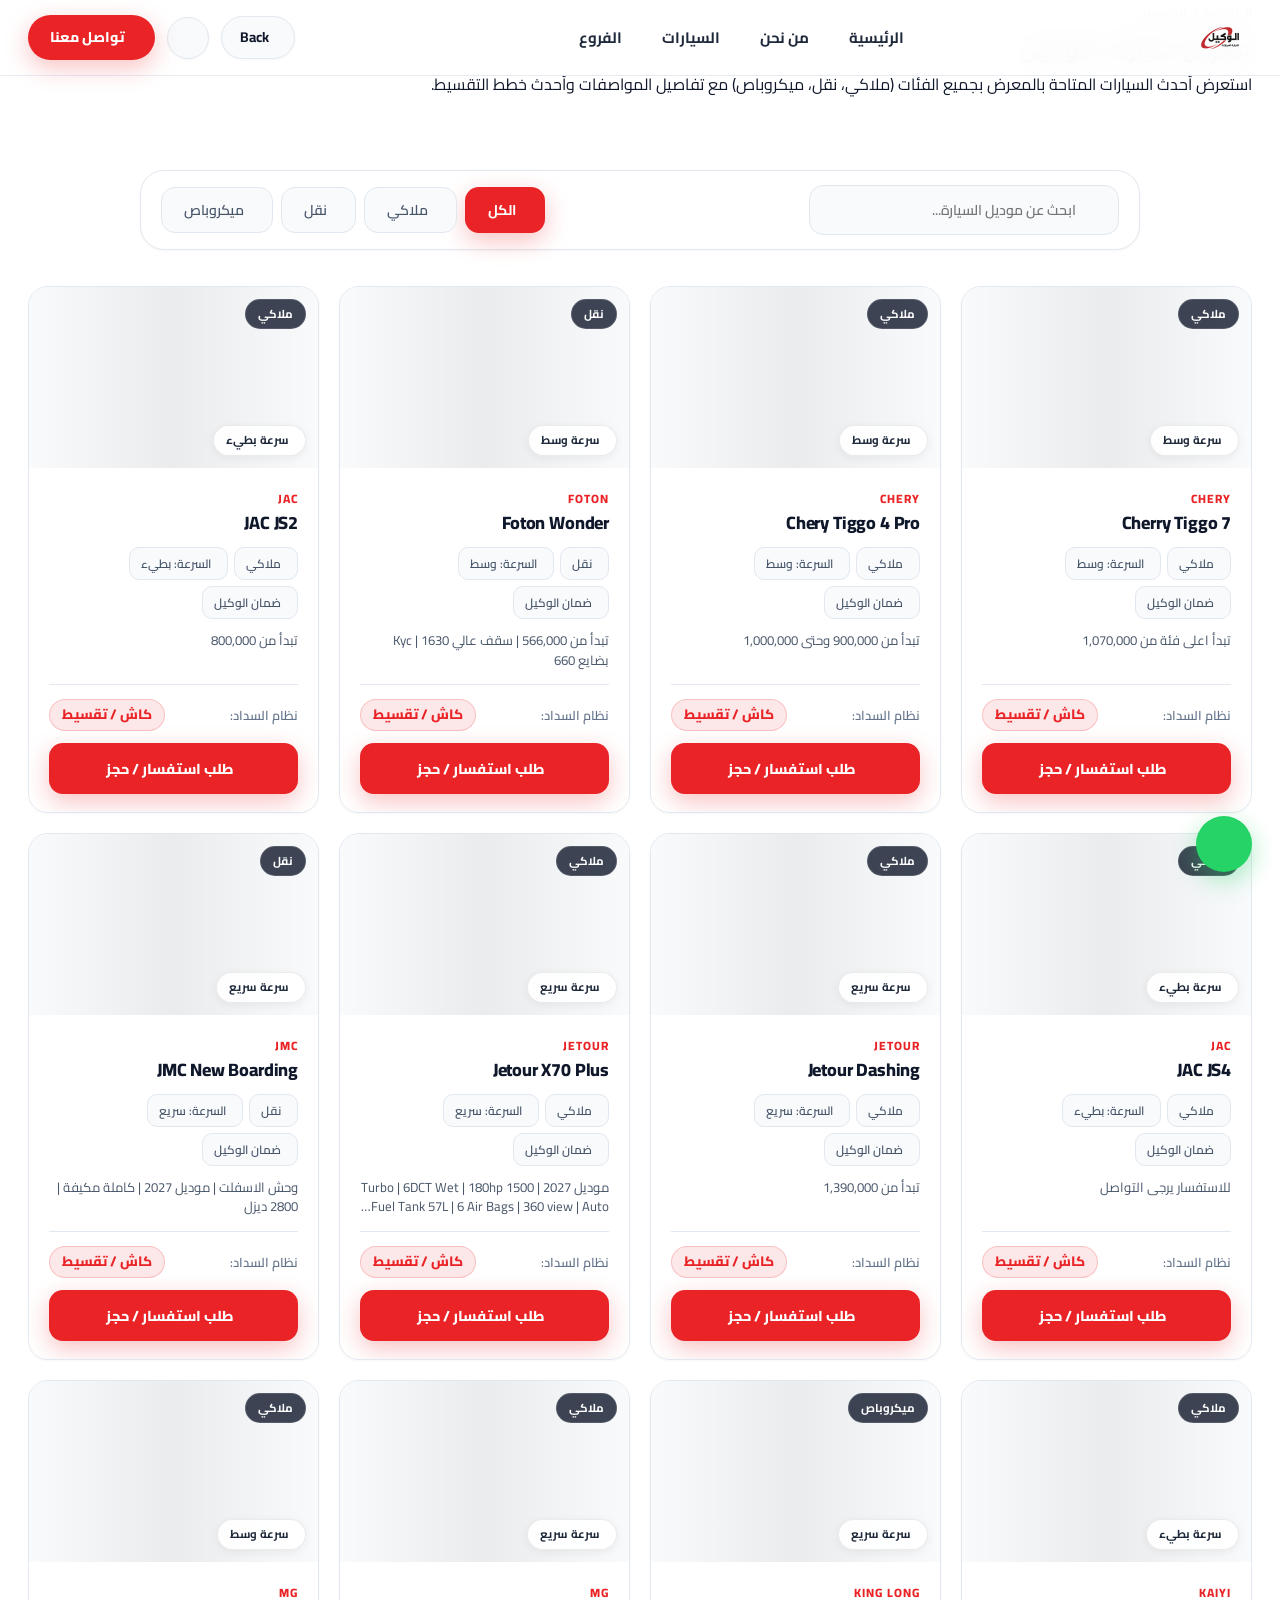
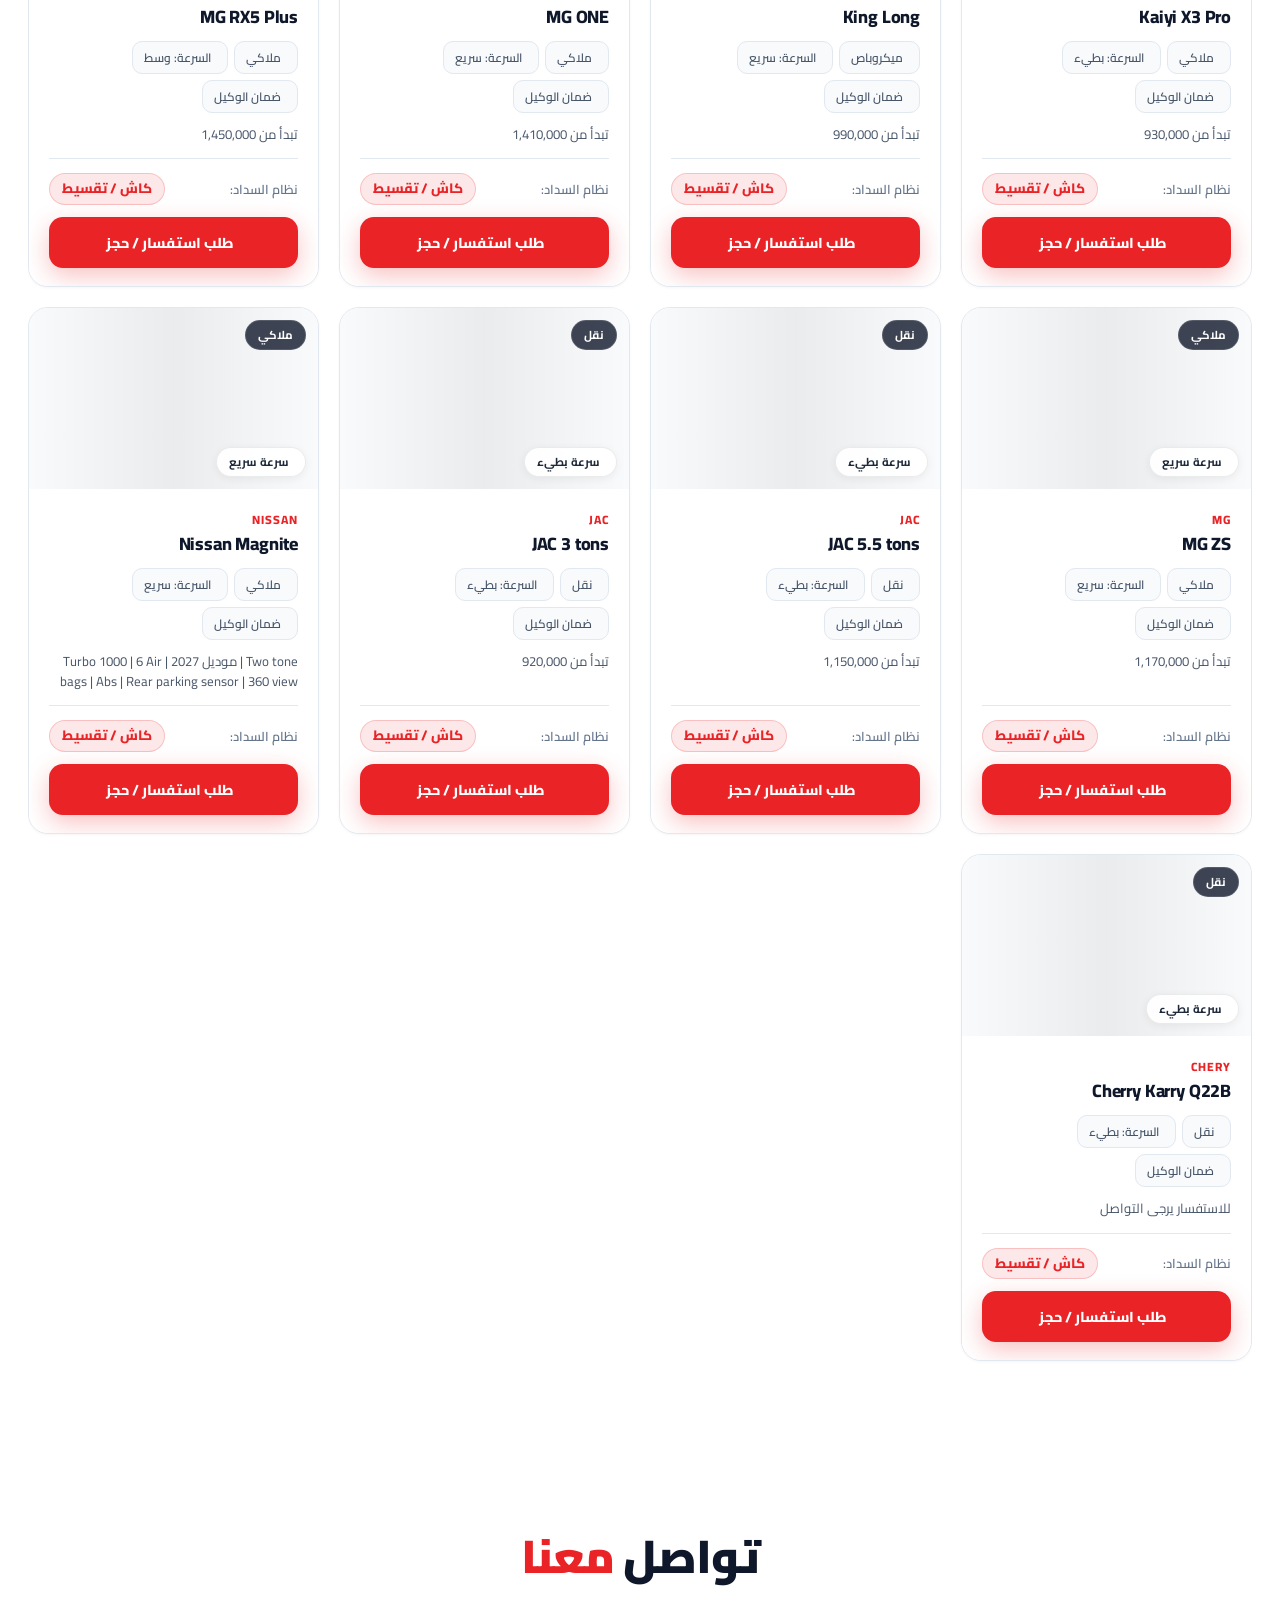
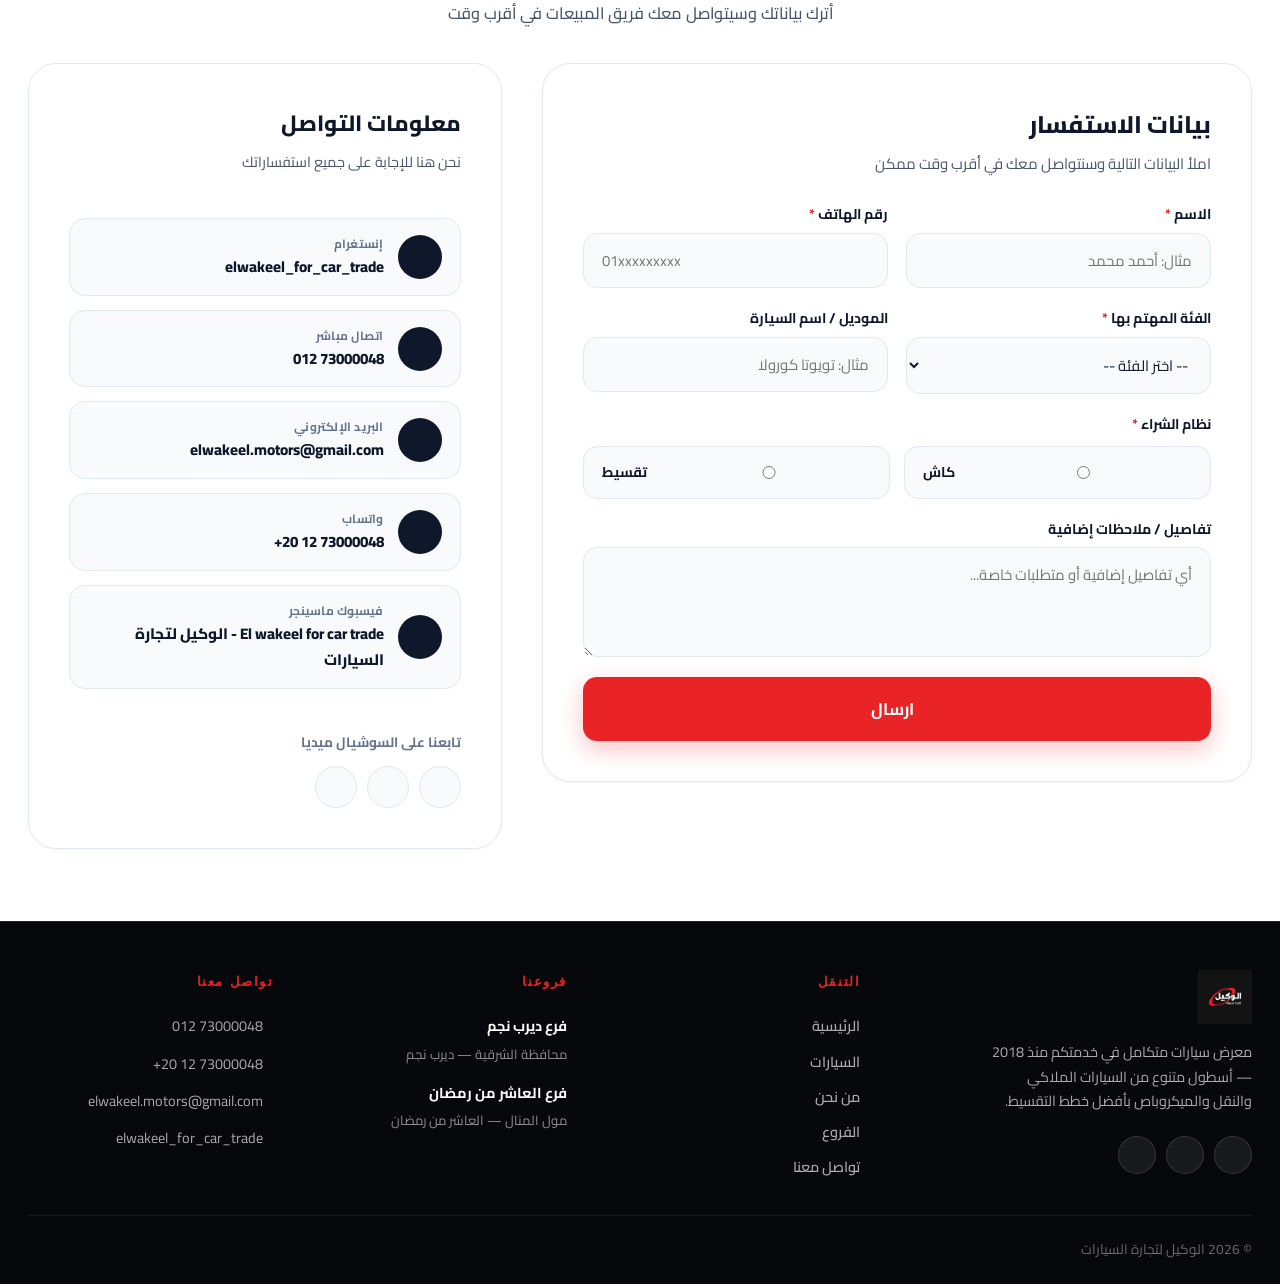
==== commit 1207da16: "maps+salma's final touches" ====
--- a/cars.html
+++ b/cars.html
@@ -266,13 +266,11 @@
   <section id="contact" class="section-pad" aria-labelledby="contact-heading">
     <div class="container">
       <div class="section-header">
-        <div class="label">
-          <i class="ph-fill ph-phone-call"></i>
-          <span>تواصل معنا</span>
-        </div>
+        
         <h2 class="section-title" id="contact-heading">
-          <span>اطلب</span>
-          <span class="highlight"> استفسارك الآن</span>
+          
+          <span>تواصل </span>
+          <span class="highlight">معنا</span>
         </h2>
         <p class="section-subtitle">
           أترك بياناتك وسيتواصل معك فريق المبيعات في أقرب وقت
--- a/style.css
+++ b/style.css
@@ -1856,6 +1856,21 @@
   background: var(--primary-glow);
 }
 
+.branch-map {
+  width: 100%;
+  margin-top: 20px;
+  overflow: hidden;
+  border-radius: 12px;
+  aspect-ratio: 16 / 9;
+}
+
+.branch-map iframe {
+  width: 100%;
+  height: 100%;
+  border: 0;
+  display: block;
+}
+
 /* ============================
    CONTACT SECTION
    ============================ */
@@ -1947,10 +1962,12 @@
   display: flex;
   gap: 14px;
   margin-top: 4px;
+  width: 100%;
 }
 
 .payment-option {
   flex: 1;
+  min-width: 0;
   display: flex;
   align-items: center;
   gap: 10px;
@@ -2606,9 +2623,9 @@
     min-height: max(460px, 70vh);
     padding-top: calc(var(--navbar-h) + 24px);
     padding-bottom: 48px;
-    background-image: url('images/Hero-background-mobile.png');
+    background-image: url('images/Hero-background-newMobile.png');
     background-size: cover;
-    background-position: center top;
+    background-position: center center;
     background-repeat: no-repeat;
   }
 
@@ -2758,7 +2775,16 @@
   /* Contact */
   .form-grid { grid-template-columns: 1fr; }
   .form-group.full { grid-column: auto; }
-  .payment-options { flex-direction: column; }
+  .payment-options {
+    flex-direction: column;
+    gap: 10px;
+  }
+
+  .payment-option {
+    flex: 0 0 auto;
+    width: 100%;
+    min-height: 50px;
+  }
 }
 
 /* ============================
@@ -3355,3 +3381,95 @@
   background: linear-gradient(180deg, #05070a 0%, #0b0e14 100%) !important;
 }
 
+/* ============================
+   CATALOG PAGE RESPONSIVE GRID LAYOUT (4 CARS / ROW DESKTOP, 2 CARS / ROW MOBILE)
+   ============================ */
+.catalog-page .fleet-slider-outer {
+  padding-inline: 0 !important;
+}
+
+.catalog-page .fleet-slider-arrow,
+.catalog-page .fleet-swiper-pagination {
+  display: none !important;
+}
+
+.catalog-page .fleet-swiper {
+  padding: 0 0 24px 0 !important;
+}
+
+.catalog-page .swiper-wrapper {
+  display: grid !important;
+  grid-template-columns: repeat(4, 1fr) !important;
+  gap: 20px !important;
+  transform: none !important;
+  width: 100% !important;
+  box-sizing: border-box !important;
+  flex-wrap: wrap !important;
+}
+
+.catalog-page .swiper-slide {
+  width: 100% !important;
+  height: auto !important;
+  margin: 0 !important;
+  display: flex !important;
+}
+
+.catalog-page .swiper-slide .car-card {
+  width: 100% !important;
+  height: 100% !important;
+}
+
+/* Tablet & Mobile Grid Breakpoints */
+@media (max-width: 1100px) {
+  .catalog-page .swiper-wrapper {
+    grid-template-columns: repeat(3, 1fr) !important;
+    gap: 16px !important;
+  }
+}
+
+@media (max-width: 768px) {
+  .catalog-page .swiper-wrapper {
+    grid-template-columns: repeat(2, 1fr) !important;
+    gap: 12px !important;
+  }
+
+  .catalog-page .car-card-body {
+    padding: 12px !important;
+  }
+
+  .catalog-page .car-card-title {
+    font-size: 0.95rem !important;
+  }
+
+  .catalog-page .car-brand-sub {
+    font-size: 0.72rem !important;
+  }
+
+  .catalog-page .btn-car-inquire {
+    padding: 8px 10px !important;
+    font-size: 0.78rem !important;
+  }
+}
+
+@media (max-width: 480px) {
+  .catalog-page .swiper-wrapper {
+    grid-template-columns: repeat(2, 1fr) !important;
+    gap: 10px !important;
+  }
+
+  .catalog-page .car-img-wrap {
+    padding: 8px !important;
+  }
+
+  .catalog-page .car-specs-row {
+    gap: 4px !important;
+    margin: 6px 0 !important;
+  }
+
+  .catalog-page .spec-pill {
+    padding: 3px 6px !important;
+    font-size: 0.7rem !important;
+  }
+}
+
+
